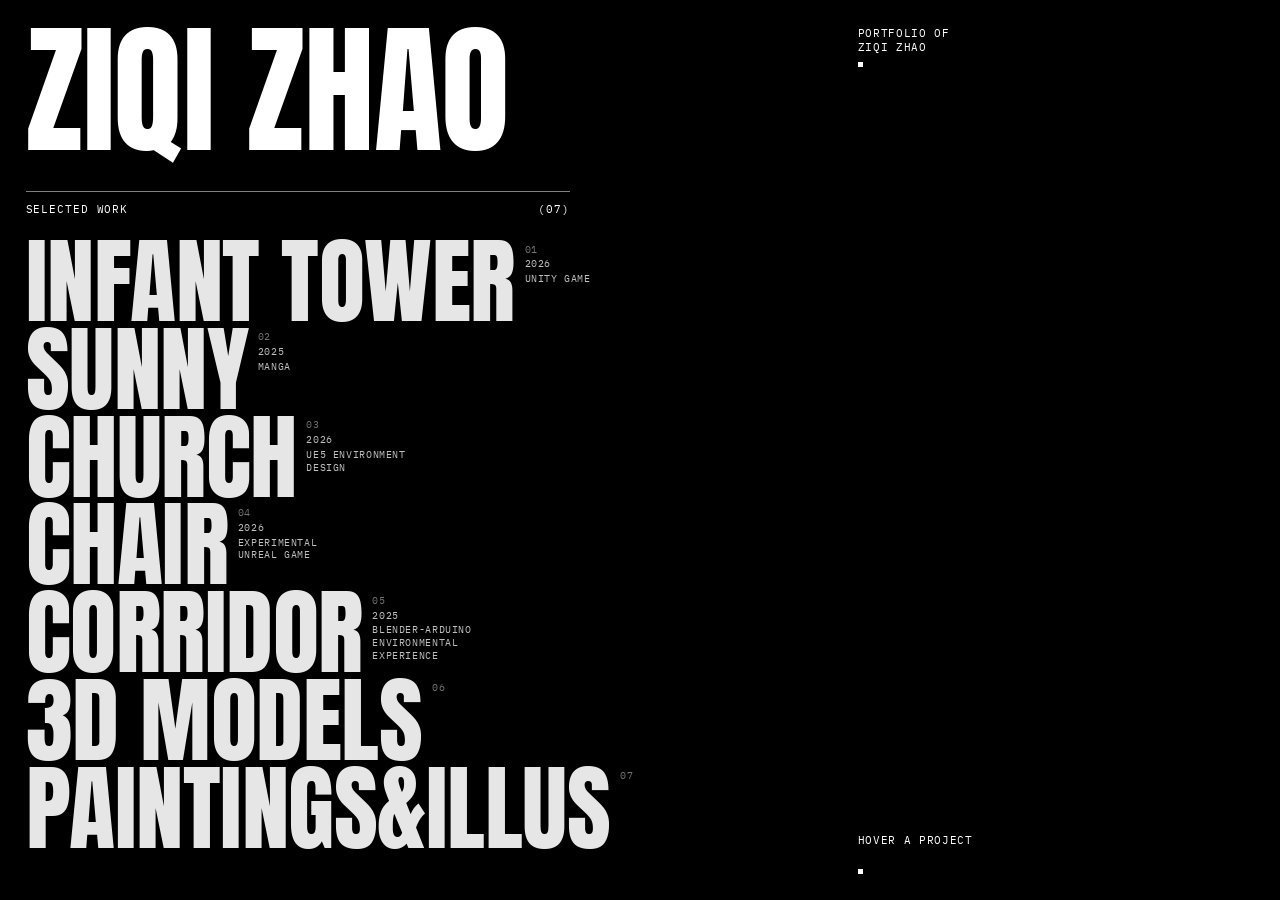
==== index.html @ d3fa3a08 "Reorder projects: Infant Tower, Sunny, Church, Chair, Corridor, 3D Models, Paintings&Illus Co-Author" ====
<!DOCTYPE html>
<html lang="en">
<head>
  <meta charset="utf-8">
  <meta name="viewport" content="width=device-width, initial-scale=1">
  <title>Ziqi Zhao — Portfolio</title>
  <meta name="description" content="Portfolio of Ziqi Zhao — games, environmental experiences, manga, 3D and painting.">
  <link rel="preload" href="assets/fonts/anton-latin-400-normal.woff2?v=912c3c9f26" as="font" type="font/woff2" crossorigin>
  <link rel="stylesheet" href="assets/css/style.css?v=f19e626de7">
</head>
<body class="home">
  <video class="bg-video" id="bgVideo" autoplay muted loop playsinline preload="auto"></video>
  <div class="bg-shade" aria-hidden="true"></div>
  <nav class="stack" id="stack" aria-label="Projects">
    <h1 class="stack__name" id="name">Ziqi Zhao</h1>
    <div class="stack__divider"><span>Selected work</span><span id="count"></span></div>
    <ol class="stack__list" id="list"></ol>
  </nav>
  <aside class="readout" aria-live="polite">
    <p class="readout__label">Portfolio of<br><span id="readoutName">Ziqi Zhao</span></p>
    <p class="readout__label readout__now" id="readout">Hover a project<br>&nbsp;</p>
  </aside>
  <script src="content/data.js?v=e04e2d3a2c"></script>
  <script src="assets/js/home.js?v=dbcc2dcd2c"></script>
</body>
</html>
---- assets/css/style.css ----
/* ---------- fonts (self-hosted, SIL Open Font License) ---------- */
@font-face { font-family: "Anton"; src: url("../fonts/anton-latin-400-normal.woff2") format("woff2"); font-weight: 400; font-display: swap; }
@font-face { font-family: "IBM Plex Mono"; src: url("../fonts/ibm-plex-mono-latin-400-normal.woff2") format("woff2"); font-weight: 400; font-display: swap; }
@font-face { font-family: "IBM Plex Mono"; src: url("../fonts/ibm-plex-mono-latin-500-normal.woff2") format("woff2"); font-weight: 500; font-display: swap; }

/* ---------- base ---------- */
:root {
  --bg: #000;
  --fg: #fff;
  --dim: rgba(255, 255, 255, 0.32);
  --display: "Anton", "Impact", "Arial Narrow Bold", sans-serif;
  --mono: "IBM Plex Mono", ui-monospace, Menlo, monospace;
  --pad: clamp(14px, 2vw, 28px);
}

* { box-sizing: border-box; margin: 0; padding: 0; }

html, body { background: var(--bg); color: var(--fg); }

body {
  font-family: var(--mono);
  -webkit-font-smoothing: antialiased;
}

a { color: inherit; text-decoration: none; }

/* ---------- home: background video ---------- */
.home { height: 100vh; height: 100dvh; overflow: hidden; }

.bg-video {
  position: fixed;
  inset: 0;
  width: 100%;
  height: 100%;
  object-fit: contain;          /* never stretched or cropped, centered */
  object-position: center;
  background: var(--bg);
  opacity: 0;
  transition: opacity 1.2s ease;
}
.bg-video.is-ready { opacity: 1; }

.bg-shade {                     /* keeps the left text readable over bright frames */
  position: fixed;
  inset: 0;
  pointer-events: none;
  background: linear-gradient(90deg, rgba(0,0,0,.55) 0%, rgba(0,0,0,.15) 45%, rgba(0,0,0,0) 70%);
}

/* ---------- home: left text stack ---------- */
.stack {
  position: fixed;
  top: 0; left: 0; bottom: 0;
  width: min(100%, 64vw);
  overflow-y: auto;
  overscroll-behavior: contain;
  padding: var(--pad) var(--pad) 30vh;
  scrollbar-width: none;
  z-index: 2;
}
.stack::-webkit-scrollbar { display: none; }

.stack__name,
.work__title {
  font-family: var(--display);
  font-weight: 400;             /* Anton is already heavy */
  text-transform: uppercase;
  line-height: 0.92;
  letter-spacing: -0.005em;
}

.stack__name {
  font-size: clamp(64px, 11vw, 190px);
  color: var(--fg);
}

.stack__divider {
  display: flex;
  justify-content: space-between;
  gap: 1em;
  max-width: 34rem;
  margin: clamp(22px, 4vh, 48px) 0 clamp(14px, 2.4vh, 28px);
  padding-top: 10px;
  border-top: 1px solid rgba(255,255,255,.5);
  font-size: 11px;
  letter-spacing: .08em;
  text-transform: uppercase;
}

.stack__list { list-style: none; }

.work {
  display: inline-flex;
  align-items: flex-start;
  gap: .6em;
  padding: .02em 0;
  transform-origin: left center;
  transition: opacity .35s ease, transform .35s cubic-bezier(.2,.7,.2,1);
}

.work__title {
  font-size: clamp(44px, 7.4vw, 128px);
  color: rgba(255,255,255,.9);
  transition: color .35s ease;
}

.work__meta {
  display: flex;
  flex-direction: column;
  gap: 2px;
  margin-top: .55em;
  max-width: 17ch;
  font-size: clamp(9px, .8vw, 11px);
  line-height: 1.25;
  letter-spacing: .06em;
  text-transform: uppercase;
  color: rgba(255,255,255,.75);
}
.work__num { color: rgba(255,255,255,.45); }

/* hover / focus: the active title leans forward, the rest fade back */
.stack__list:hover .work,
.stack__list:focus-within .work { opacity: .3; }

.stack__list .work:hover,
.stack__list .work:focus-visible {
  opacity: 1;
  transform: skewX(-9deg) translateX(.12em);
}
.work:hover .work__title,
.work:focus-visible .work__title { color: var(--fg); }

.work:focus-visible { outline: none; }
.work:focus-visible .work__title { text-decoration: underline; text-decoration-thickness: 3px; text-underline-offset: 6px; }

/* ---------- home: right-hand readout ---------- */
.readout {
  position: fixed;
  top: var(--pad);
  bottom: var(--pad);
  left: 67vw;
  right: var(--pad);
  display: flex;
  flex-direction: column;
  justify-content: space-between;
  pointer-events: none;
  z-index: 2;
}
.readout__label {
  font-size: 11px;
  line-height: 1.3;
  letter-spacing: .06em;
  text-transform: uppercase;
}
.readout__label::after {          /* the small square marker, like a cursor */
  content: "";
  display: block;
  width: 5px; height: 5px;
  margin-top: 8px;
  background: var(--fg);
}

/* ---------- load-in animation ---------- */
.reveal {
  opacity: 0;
  transform: translateY(40%);
  animation: rise .9s cubic-bezier(.2,.7,.2,1) forwards;
  animation-delay: calc(var(--i, 0) * 70ms + 150ms);
}
@keyframes rise { to { opacity: 1; transform: none; } }

/* ---------- small screens ---------- */
@media (max-width: 760px) {
  .stack { width: 100%; padding-bottom: 40vh; }
  .work__meta { font-size: 9px; }
  .readout { display: none; }
  .bg-shade { background: rgba(0,0,0,.35); }
}

@media (prefers-reduced-motion: reduce) {
  .reveal { animation: none; opacity: 1; transform: none; }
  .work { transition: none; }
}

/* ---------- project page ---------- */
.project { min-height: 100vh; padding: var(--pad); }

.project__top {
  display: flex;
  justify-content: space-between;
  align-items: baseline;
  font-size: 11px;
  letter-spacing: .08em;
  text-transform: uppercase;
}
.project__back:hover { text-decoration: underline; }

.project__title {
  font-family: var(--display);
  font-weight: 400;
  text-transform: uppercase;
  line-height: .92;
  font-size: clamp(56px, 12vw, 200px);
  margin: clamp(24px, 6vh, 64px) 0 12px;
}
.project__meta {
  font-size: 12px;
  letter-spacing: .08em;
  text-transform: uppercase;
  padding-top: 10px;
  border-top: 1px solid rgba(255,255,255,.5);
  max-width: 34rem;
}

.project__media {
  display: grid;
  gap: clamp(16px, 3vw, 40px);
  margin: clamp(32px, 8vh, 96px) auto 0;
  max-width: 1400px;
}
.project__media img,
.project__media video {
  display: block;
  width: 100%;
  height: auto;
  max-height: 90vh;
  object-fit: contain;
  background: #0a0a0a;
}

.project__empty {
  margin-top: 12vh;
  font-size: 12px;
  letter-spacing: .08em;
  text-transform: uppercase;
  color: var(--dim);
}

.project__next {
  display: block;
  margin: clamp(48px, 12vh, 140px) 0 clamp(24px, 6vh, 60px);
  font-family: var(--display);
  text-transform: uppercase;
  font-size: clamp(36px, 6vw, 96px);
  line-height: .95;
  transition: transform .35s cubic-bezier(.2,.7,.2,1);
  transform-origin: left center;
}
.project__next small {
  display: block;
  font-family: var(--mono);
  font-size: 11px;
  letter-spacing: .08em;
  margin-bottom: 6px;
}
.project__next:hover { transform: skewX(-9deg); }

/* ---------- project page: header with description ---------- */
.project__head {
  display: grid;
  grid-template-columns: minmax(0, 1fr) auto;
  align-items: end;
  gap: clamp(16px, 4vw, 64px);
}

.project__title.is-local {          /* e.g. 阳阳 — bold serif like a printed title page */
  font-family: "Songti SC", "STSong", "SimSun", "Noto Serif CJK SC", "Noto Serif SC",
               "Source Han Serif SC", "Noto Serif CJK TC", serif;
  font-weight: 900;
  text-transform: none;
  letter-spacing: .02em;
  line-height: 1;
  font-size: clamp(48px, 6vw, 104px);
}

.project__desc {
  margin-top: clamp(20px, 4vh, 40px);
  max-width: 62rem;
  font-family: "Times New Roman", Times, "Liberation Serif", serif;
  font-size: clamp(16px, 1.3vw, 21px);
  line-height: 1.3;
  white-space: pre-line;            /* keep the line breaks from info.json */
}
.project__desc p + p { margin-top: 1.2em; }
.project__desc p:lang(zh) {
  font-family: "Songti SC", "STSong", "SimSun", "Noto Serif CJK SC", "Noto Serif SC",
               "Source Han Serif SC", "Noto Serif CJK TC", serif;
  font-weight: 700;
}

.project__art img {
  display: block;
  max-height: clamp(160px, 26vw, 380px);
  max-width: 34vw;
  margin-bottom: calc(-1 * clamp(8px, 2vw, 28px));   /* dips over the first image, like the reference */
  position: relative;
  z-index: 1;
}

/* ---------- layout: fullwidth (manga, comics) ---------- */
.layout-fullwidth .project__media {
  max-width: none;
  gap: 0;                           /* pages read as one continuous strip */
  margin-top: clamp(20px, 4vh, 40px);
}
.layout-fullwidth .project__media img {
  max-height: none;
  object-fit: fill;
  background: #fff;
}
.layout-fullwidth .project__media video { max-height: none; }

@media (max-width: 760px) {
  .project__head { grid-template-columns: 1fr; }
  .project__art img { max-width: 60vw; margin: 0 0 0 auto; }
  .layout-fullwidth { padding-left: 0; padding-right: 0; }
  .layout-fullwidth .project__top,
  .layout-fullwidth .project__head,
  .layout-fullwidth .project__next { padding-left: var(--pad); padding-right: var(--pad); }
}

/* ---------- title on two lines: English + native (e.g. Paintings&Illus / 画和其他) ---------- */
.project__title.is-both { display: flex; flex-direction: column; gap: .04em; }
.project__title.is-both .title-en {
  font-family: "Times New Roman", Times, "Liberation Serif", serif;
  font-weight: 400;
  letter-spacing: 0;
}

/* ---------- layout: grid (justified rows inside a box) ---------- */
.layout-grid .project__head,
.layout-grid .project__media,
.layout-grid .project__next { max-width: 1240px; margin-left: auto; margin-right: auto; }
.layout-grid .project__head { margin-top: clamp(16px, 4vh, 40px); }
.layout-grid .project__title { margin-top: 0; }
.layout-grid .project__media { display: block; margin-top: clamp(24px, 5vh, 56px); }
.layout-grid .project__next { display: block; }

.grid__row { display: flex; }
.grid__cell {
  flex: none;
  padding: 0;
  border: 0;
  background: #111;
  cursor: zoom-in;
  overflow: hidden;
}
.grid__cell img,
.grid__cell video {
  display: block;
  width: 100%;
  height: 100%;
  max-height: none;
  object-fit: cover;
  background: none;
  transition: transform .5s cubic-bezier(.2,.7,.2,1), filter .5s ease;
}
.grid__cell:hover img,
.grid__cell:hover video { transform: scale(1.025); }
.grid__cell:focus-visible { outline: 2px solid #fff; outline-offset: 2px; }

/* ---------- lightbox ---------- */
.lightbox {
  position: fixed;
  inset: 0;
  z-index: 50;
  display: grid;
  grid-template-columns: 64px 1fr 64px;
  align-items: center;
  background: rgba(0,0,0,.94);
}
.lightbox[hidden] { display: none; }
.lightbox__stage {
  height: 100vh; height: 100dvh;
  display: flex;
  align-items: center;
  justify-content: center;
  padding: 56px 0;
}
.lightbox__stage img,
.lightbox__stage video { max-width: 100%; max-height: 100%; object-fit: contain; }
.lightbox button {
  background: none;
  border: 0;
  color: #fff;
  font: 500 12px/1 var(--mono);
  letter-spacing: .08em;
  text-transform: uppercase;
  cursor: pointer;
}
.lightbox__nav { height: 100%; font-size: 22px; opacity: .6; }
.lightbox__nav:hover { opacity: 1; }
.lightbox__close { position: absolute; top: var(--pad); right: var(--pad); }
.lightbox__count {
  position: absolute; left: var(--pad); top: var(--pad);
  font-size: 12px; letter-spacing: .08em;
}
@media (max-width: 760px) {
  .lightbox { grid-template-columns: 36px 1fr 36px; }
}

/* ---------- layout: film (one big video per project) ---------- */
.layout-film .project__media { max-width: none; gap: clamp(24px, 6vh, 72px); }

.film {
  --ar: 1.7778;
  position: relative;
  width: min(100%, calc((100vh - 2 * var(--pad)) * var(--ar)));
  aspect-ratio: var(--ar);
  margin: 0 auto;
  background: #050505;
  overflow: hidden;
}
.film video {
  display: block;
  width: 100%;
  height: 100%;
  max-height: none;
  object-fit: contain;
  background: #000;
}

.film__play {
  position: absolute;
  inset: 0;
  display: flex;
  align-items: flex-end;
  justify-content: flex-start;
  gap: 16px;
  padding: clamp(16px, 3vw, 40px);
  border: 0;
  color: #fff;
  cursor: pointer;
  background: linear-gradient(0deg, rgba(0,0,0,.55) 0%, rgba(0,0,0,0) 45%);
  transition: opacity .4s ease;
}
.film.is-playing .film__play { opacity: 0; pointer-events: none; }

.film__icon {
  width: clamp(54px, 6vw, 84px);
  aspect-ratio: 1;
  border: 1.5px solid #fff;
  border-radius: 50%;
  position: relative;
  transition: transform .35s cubic-bezier(.2,.7,.2,1), background .35s ease;
}
.film__icon::after {            /* triangle */
  content: "";
  position: absolute;
  left: 54%; top: 50%;
  transform: translate(-50%, -50%);
  border-style: solid;
  border-width: .55em 0 .55em .9em;
  border-color: transparent transparent transparent #fff;
  font-size: clamp(14px, 1.4vw, 20px);
  transition: border-color .35s ease;
}
.film__label {
  display: flex;
  flex-direction: column;
  align-items: flex-start;
  font-family: var(--display);
  font-size: clamp(32px, 4vw, 60px);
  line-height: .9;
  text-transform: uppercase;
}
.film__label small {
  margin-top: 8px;
  font-family: var(--mono);
  font-size: 11px;
  letter-spacing: .08em;
}
.film__play:hover .film__icon,
.film__play:focus-visible .film__icon { transform: scale(1.08); background: #fff; }
.film__play:hover .film__icon::after,
.film__play:focus-visible .film__icon::after { border-left-color: #000; }
.film__play:focus-visible { outline: 2px solid #fff; outline-offset: -6px; }

@media (max-width: 760px) {
  .layout-film { padding-left: 0; padding-right: 0; }
  .layout-film .project__top,
  .layout-film .project__head,
  .layout-film .project__next { padding-left: var(--pad); padding-right: var(--pad); }
  .film__label { font-size: 30px; }
}
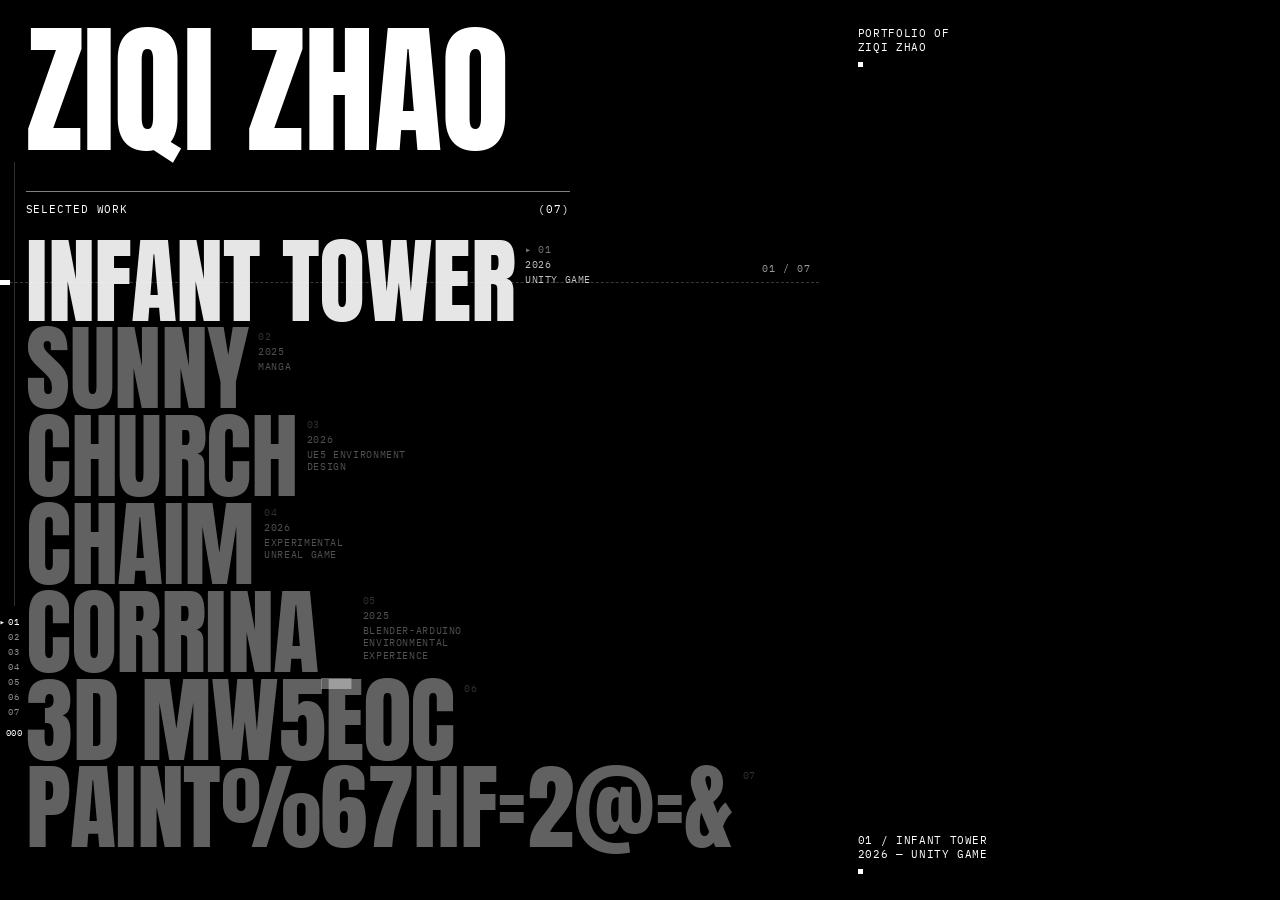
==== commit ac5a59d6: "Home: tech-style motion for the project list - Decode effect: name and project titles resolve from r" ====
--- a/index.html
+++ b/index.html
@@ -5,12 +5,19 @@
   <meta name="viewport" content="width=device-width, initial-scale=1">
   <title>Ziqi Zhao — Portfolio</title>
   <meta name="description" content="Portfolio of Ziqi Zhao — games, environmental experiences, manga, 3D and painting.">
-  <link rel="preload" href="assets/fonts/anton-latin-400-normal.woff2?v=912c3c9f26" as="font" type="font/woff2" crossorigin>
-  <link rel="stylesheet" href="assets/css/style.css?v=f19e626de7">
+  <link rel="preload" href="assets/fonts/anton-latin-400-normal.woff2" as="font" type="font/woff2" crossorigin>
+  <link rel="stylesheet" href="assets/css/style.css?v=125b1f849f">
 </head>
 <body class="home">
   <video class="bg-video" id="bgVideo" autoplay muted loop playsinline preload="auto"></video>
   <div class="bg-shade" aria-hidden="true"></div>
+  <div class="scanlines" aria-hidden="true"></div>
+  <div class="focusline" id="focusline" aria-hidden="true"><span id="focuslabel">01 / 07</span></div>
+  <div class="rail" id="rail" aria-hidden="true">
+    <span class="rail__track"><span class="rail__fill" id="railFill"></span></span>
+    <ol class="rail__ticks" id="railTicks"></ol>
+    <span class="rail__pct" id="railPct">000</span>
+  </div>
   <nav class="stack" id="stack" aria-label="Projects">
     <h1 class="stack__name" id="name">Ziqi Zhao</h1>
     <div class="stack__divider"><span>Selected work</span><span id="count"></span></div>
@@ -21,6 +28,6 @@
     <p class="readout__label readout__now" id="readout">Hover a project<br>&nbsp;</p>
   </aside>
   <script src="content/data.js?v=e04e2d3a2c"></script>
-  <script src="assets/js/home.js?v=dbcc2dcd2c"></script>
+  <script src="assets/js/home.js?v=d6aa68dc01"></script>
 </body>
 </html>
--- a/assets/css/style.css
+++ b/assets/css/style.css
@@ -483,3 +483,87 @@
   .layout-film .project__next { padding-left: var(--pad); padding-right: var(--pad); }
   .film__label { font-size: 30px; }
 }
+
+/* ==========================================================
+   Home — tech motion: scanlines, focus line, progress rail,
+   decode text (JS), glitch on hover, velocity skew
+   ========================================================== */
+.scanlines {
+  position: fixed; inset: 0; z-index: 1; pointer-events: none;
+  background: repeating-linear-gradient(0deg, rgba(0,0,0,.28) 0 1px, transparent 1px 3px);
+  mix-blend-mode: multiply; opacity: .55;
+}
+.scanlines::after {                         /* slow sweep band */
+  content: ""; position: absolute; left: 0; right: 0; height: 22vh; top: -22vh;
+  background: linear-gradient(180deg, transparent, rgba(255,255,255,.05), transparent);
+  animation: sweep 7s linear infinite;
+}
+@keyframes sweep { to { transform: translateY(144vh); } }
+
+.stack { padding-bottom: 70vh; }            /* lets the last project reach the focus line */
+
+.focusline {
+  position: fixed; left: 0; width: min(100%, 64vw); top: 40vh; height: 0; z-index: 1; pointer-events: none;
+  border-top: 1px dashed rgba(255,255,255,.22);
+}
+.focusline span {
+  position: absolute; right: 8px; top: -8px; transform: translateY(-100%);
+  font-family: var(--mono); font-size: 10px; letter-spacing: .1em; color: rgba(255,255,255,.6);
+}
+.focusline::before {                         /* small marker at the left end */
+  content: ""; position: absolute; left: 0; top: -3px; width: 10px; height: 5px; background: #fff;
+}
+
+.rail {
+  position: fixed; left: 4px; top: 18vh; bottom: 18vh; width: 20px; z-index: 3;
+  display: flex; flex-direction: column; align-items: center; gap: 10px; pointer-events: none;
+  font-family: var(--mono); font-size: 9px; letter-spacing: .06em; color: rgba(255,255,255,.55);
+}
+.rail__track { position: relative; width: 1px; flex: 1; background: rgba(255,255,255,.18); }
+.rail__fill { position: absolute; inset: 0; background: #fff; transform-origin: top; transform: scaleY(0); transition: transform .12s linear; }
+.rail__ticks { list-style: none; display: grid; gap: 4px; pointer-events: auto; }
+.rail__ticks li { cursor: pointer; text-align: center; transition: color .2s; }
+.rail__ticks li.is-on { color: #fff; }
+.rail__ticks li.is-on::before { content: "▸"; position: absolute; margin-left: -9px; }
+.rail__pct { color: #fff; }
+
+/* scroll-driven focus: the project on the focus line is lit, others step back */
+.stack__list li { transform: skewY(var(--skew, 0deg)); transform-origin: left center; will-change: transform; }
+.stack.has-focus .work { opacity: .42; }
+.stack.has-focus .work.is-focus { opacity: 1; }
+.work.is-focus .work__num::before { content: "▸ "; }
+.stack__list:hover .work { opacity: .3; }       /* hover still wins */
+.stack__list .work:hover { opacity: 1; }
+
+/* glitch on hover: two offset colour copies slice through the title once */
+.work__title { position: relative; }
+.work__title::before, .work__title::after {
+  content: attr(data-text); position: absolute; inset: 0; opacity: 0; pointer-events: none;
+}
+.work.is-glitch .work__title::before { color: #ff2b55; animation: glitchA .42s steps(2, end); }
+.work.is-glitch .work__title::after  { color: #22e6ff; animation: glitchB .42s steps(2, end); }
+@keyframes glitchA {
+  0%   { opacity: .9; clip-path: inset(10% 0 62% 0); transform: translate(-6px, 0); }
+  25%  { opacity: .9; clip-path: inset(58% 0 12% 0); transform: translate(5px, 0); }
+  50%  { opacity: .9; clip-path: inset(30% 0 40% 0); transform: translate(-3px, 0); }
+  75%  { opacity: .9; clip-path: inset(80% 0 4% 0);  transform: translate(4px, 0); }
+  100% { opacity: 0; }
+}
+@keyframes glitchB {
+  0%   { opacity: .9; clip-path: inset(66% 0 8% 0);  transform: translate(6px, 0); }
+  25%  { opacity: .9; clip-path: inset(6% 0 70% 0);  transform: translate(-5px, 0); }
+  50%  { opacity: .9; clip-path: inset(44% 0 30% 0); transform: translate(3px, 0); }
+  75%  { opacity: .9; clip-path: inset(18% 0 60% 0); transform: translate(-4px, 0); }
+  100% { opacity: 0; }
+}
+.work.is-glitch .work__title { animation: jitter .42s steps(3, end); }
+@keyframes jitter { 33% { transform: translateX(2px); } 66% { transform: translateX(-2px); } 100% { transform: none; } }
+
+@media (max-width: 760px) {
+  .focusline { width: 100%; }
+  .rail { display: none; }
+}
+@media (prefers-reduced-motion: reduce) {
+  .scanlines::after { animation: none; }
+  .stack__list li { transform: none; }
+}
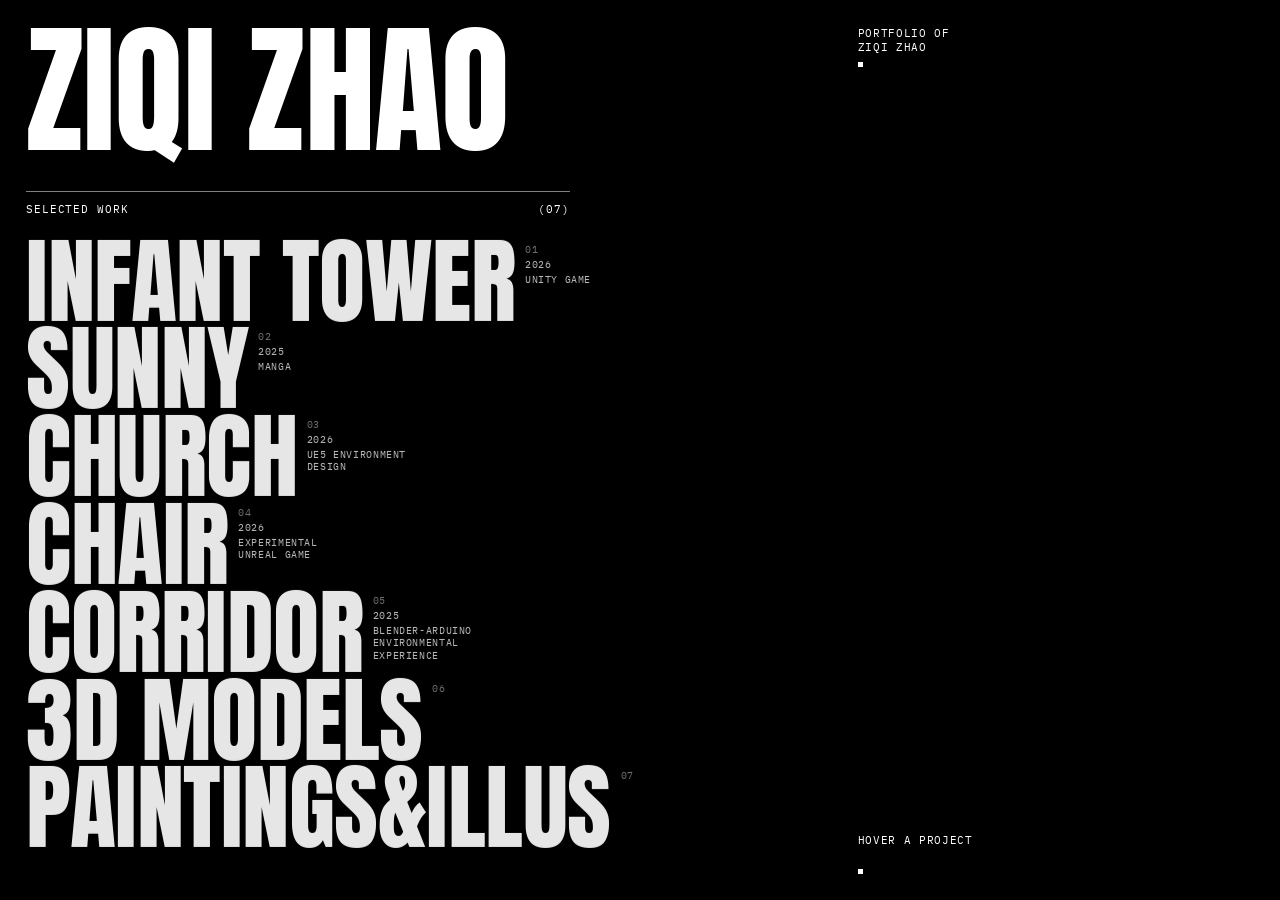
==== commit 34d6813e: "Home: scroll motion only — remove the visual effects Reverted the decode text, glitch, scanlines, fo" ====
--- a/index.html
+++ b/index.html
@@ -5,19 +5,12 @@
   <meta name="viewport" content="width=device-width, initial-scale=1">
   <title>Ziqi Zhao — Portfolio</title>
   <meta name="description" content="Portfolio of Ziqi Zhao — games, environmental experiences, manga, 3D and painting.">
-  <link rel="preload" href="assets/fonts/anton-latin-400-normal.woff2" as="font" type="font/woff2" crossorigin>
-  <link rel="stylesheet" href="assets/css/style.css?v=125b1f849f">
+  <link rel="preload" href="assets/fonts/anton-latin-400-normal.woff2?v=912c3c9f26" as="font" type="font/woff2" crossorigin>
+  <link rel="stylesheet" href="assets/css/style.css?v=4f14771b7f">
 </head>
 <body class="home">
   <video class="bg-video" id="bgVideo" autoplay muted loop playsinline preload="auto"></video>
   <div class="bg-shade" aria-hidden="true"></div>
-  <div class="scanlines" aria-hidden="true"></div>
-  <div class="focusline" id="focusline" aria-hidden="true"><span id="focuslabel">01 / 07</span></div>
-  <div class="rail" id="rail" aria-hidden="true">
-    <span class="rail__track"><span class="rail__fill" id="railFill"></span></span>
-    <ol class="rail__ticks" id="railTicks"></ol>
-    <span class="rail__pct" id="railPct">000</span>
-  </div>
   <nav class="stack" id="stack" aria-label="Projects">
     <h1 class="stack__name" id="name">Ziqi Zhao</h1>
     <div class="stack__divider"><span>Selected work</span><span id="count"></span></div>
@@ -28,6 +21,6 @@
     <p class="readout__label readout__now" id="readout">Hover a project<br>&nbsp;</p>
   </aside>
   <script src="content/data.js?v=e04e2d3a2c"></script>
-  <script src="assets/js/home.js?v=d6aa68dc01"></script>
+  <script src="assets/js/home.js?v=6c6458aad1"></script>
 </body>
 </html>
--- a/assets/css/style.css
+++ b/assets/css/style.css
@@ -88,6 +88,7 @@
 }
 
 .stack__list { list-style: none; }
+.stack__list > li, .stack__name, .stack__divider { transform-origin: left center; will-change: transform; }
 
 .work {
   display: inline-flex;
@@ -483,87 +484,3 @@
   .layout-film .project__next { padding-left: var(--pad); padding-right: var(--pad); }
   .film__label { font-size: 30px; }
 }
-
-/* ==========================================================
-   Home — tech motion: scanlines, focus line, progress rail,
-   decode text (JS), glitch on hover, velocity skew
-   ========================================================== */
-.scanlines {
-  position: fixed; inset: 0; z-index: 1; pointer-events: none;
-  background: repeating-linear-gradient(0deg, rgba(0,0,0,.28) 0 1px, transparent 1px 3px);
-  mix-blend-mode: multiply; opacity: .55;
-}
-.scanlines::after {                         /* slow sweep band */
-  content: ""; position: absolute; left: 0; right: 0; height: 22vh; top: -22vh;
-  background: linear-gradient(180deg, transparent, rgba(255,255,255,.05), transparent);
-  animation: sweep 7s linear infinite;
-}
-@keyframes sweep { to { transform: translateY(144vh); } }
-
-.stack { padding-bottom: 70vh; }            /* lets the last project reach the focus line */
-
-.focusline {
-  position: fixed; left: 0; width: min(100%, 64vw); top: 40vh; height: 0; z-index: 1; pointer-events: none;
-  border-top: 1px dashed rgba(255,255,255,.22);
-}
-.focusline span {
-  position: absolute; right: 8px; top: -8px; transform: translateY(-100%);
-  font-family: var(--mono); font-size: 10px; letter-spacing: .1em; color: rgba(255,255,255,.6);
-}
-.focusline::before {                         /* small marker at the left end */
-  content: ""; position: absolute; left: 0; top: -3px; width: 10px; height: 5px; background: #fff;
-}
-
-.rail {
-  position: fixed; left: 4px; top: 18vh; bottom: 18vh; width: 20px; z-index: 3;
-  display: flex; flex-direction: column; align-items: center; gap: 10px; pointer-events: none;
-  font-family: var(--mono); font-size: 9px; letter-spacing: .06em; color: rgba(255,255,255,.55);
-}
-.rail__track { position: relative; width: 1px; flex: 1; background: rgba(255,255,255,.18); }
-.rail__fill { position: absolute; inset: 0; background: #fff; transform-origin: top; transform: scaleY(0); transition: transform .12s linear; }
-.rail__ticks { list-style: none; display: grid; gap: 4px; pointer-events: auto; }
-.rail__ticks li { cursor: pointer; text-align: center; transition: color .2s; }
-.rail__ticks li.is-on { color: #fff; }
-.rail__ticks li.is-on::before { content: "▸"; position: absolute; margin-left: -9px; }
-.rail__pct { color: #fff; }
-
-/* scroll-driven focus: the project on the focus line is lit, others step back */
-.stack__list li { transform: skewY(var(--skew, 0deg)); transform-origin: left center; will-change: transform; }
-.stack.has-focus .work { opacity: .42; }
-.stack.has-focus .work.is-focus { opacity: 1; }
-.work.is-focus .work__num::before { content: "▸ "; }
-.stack__list:hover .work { opacity: .3; }       /* hover still wins */
-.stack__list .work:hover { opacity: 1; }
-
-/* glitch on hover: two offset colour copies slice through the title once */
-.work__title { position: relative; }
-.work__title::before, .work__title::after {
-  content: attr(data-text); position: absolute; inset: 0; opacity: 0; pointer-events: none;
-}
-.work.is-glitch .work__title::before { color: #ff2b55; animation: glitchA .42s steps(2, end); }
-.work.is-glitch .work__title::after  { color: #22e6ff; animation: glitchB .42s steps(2, end); }
-@keyframes glitchA {
-  0%   { opacity: .9; clip-path: inset(10% 0 62% 0); transform: translate(-6px, 0); }
-  25%  { opacity: .9; clip-path: inset(58% 0 12% 0); transform: translate(5px, 0); }
-  50%  { opacity: .9; clip-path: inset(30% 0 40% 0); transform: translate(-3px, 0); }
-  75%  { opacity: .9; clip-path: inset(80% 0 4% 0);  transform: translate(4px, 0); }
-  100% { opacity: 0; }
-}
-@keyframes glitchB {
-  0%   { opacity: .9; clip-path: inset(66% 0 8% 0);  transform: translate(6px, 0); }
-  25%  { opacity: .9; clip-path: inset(6% 0 70% 0);  transform: translate(-5px, 0); }
-  50%  { opacity: .9; clip-path: inset(44% 0 30% 0); transform: translate(3px, 0); }
-  75%  { opacity: .9; clip-path: inset(18% 0 60% 0); transform: translate(-4px, 0); }
-  100% { opacity: 0; }
-}
-.work.is-glitch .work__title { animation: jitter .42s steps(3, end); }
-@keyframes jitter { 33% { transform: translateX(2px); } 66% { transform: translateX(-2px); } 100% { transform: none; } }
-
-@media (max-width: 760px) {
-  .focusline { width: 100%; }
-  .rail { display: none; }
-}
-@media (prefers-reduced-motion: reduce) {
-  .scanlines::after { animation: none; }
-  .stack__list li { transform: none; }
-}
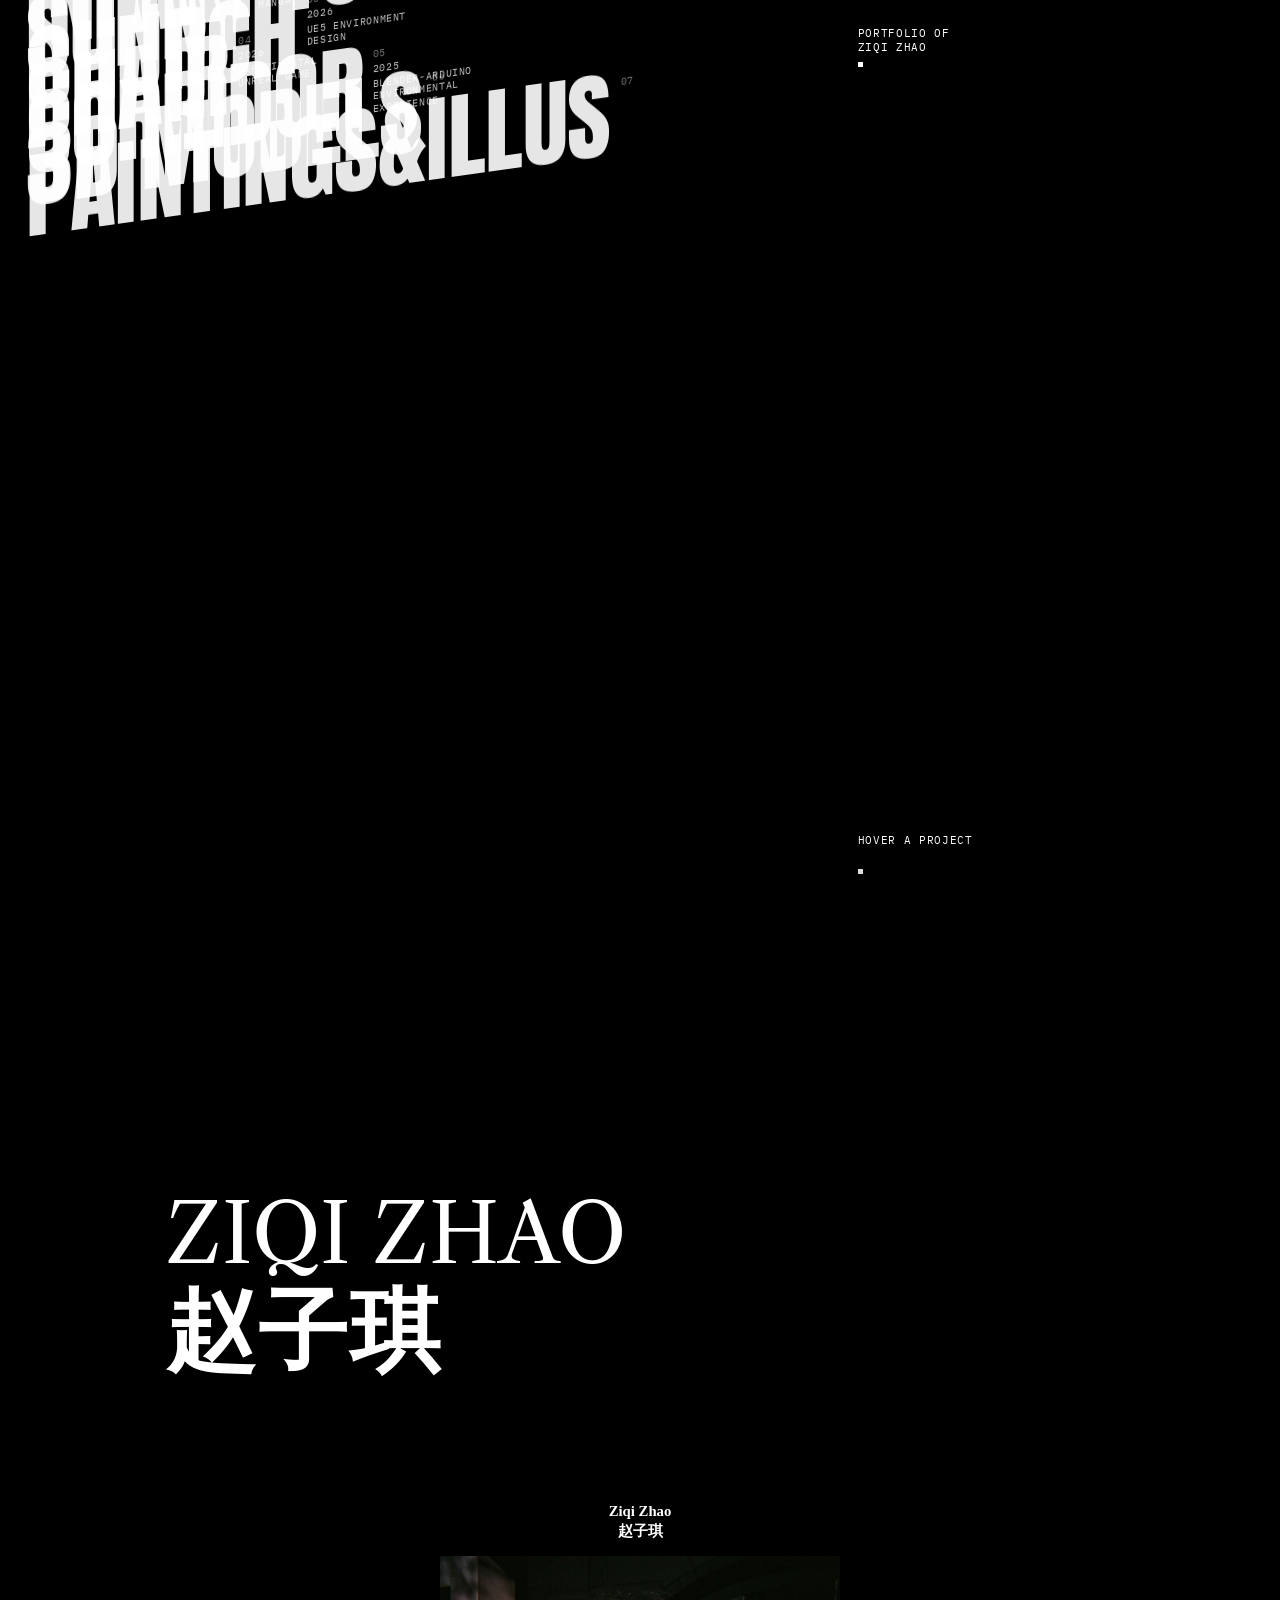
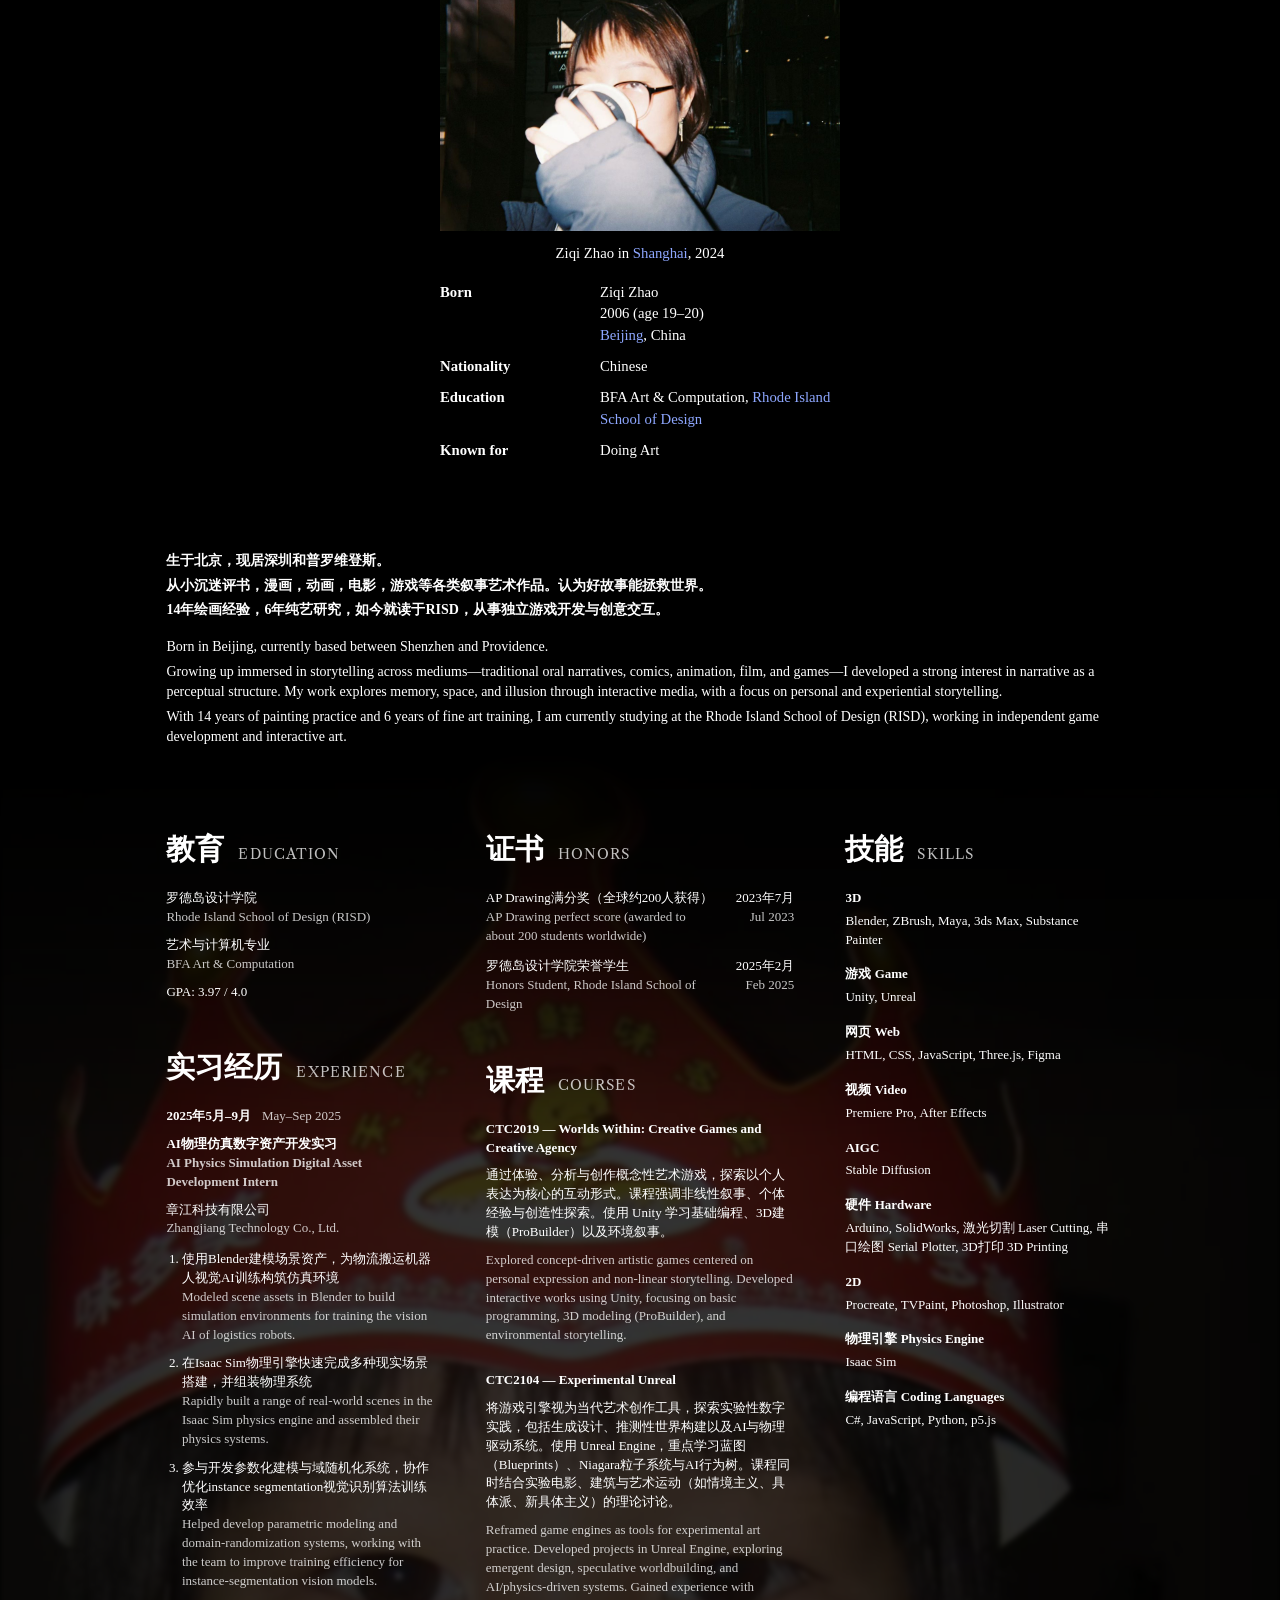
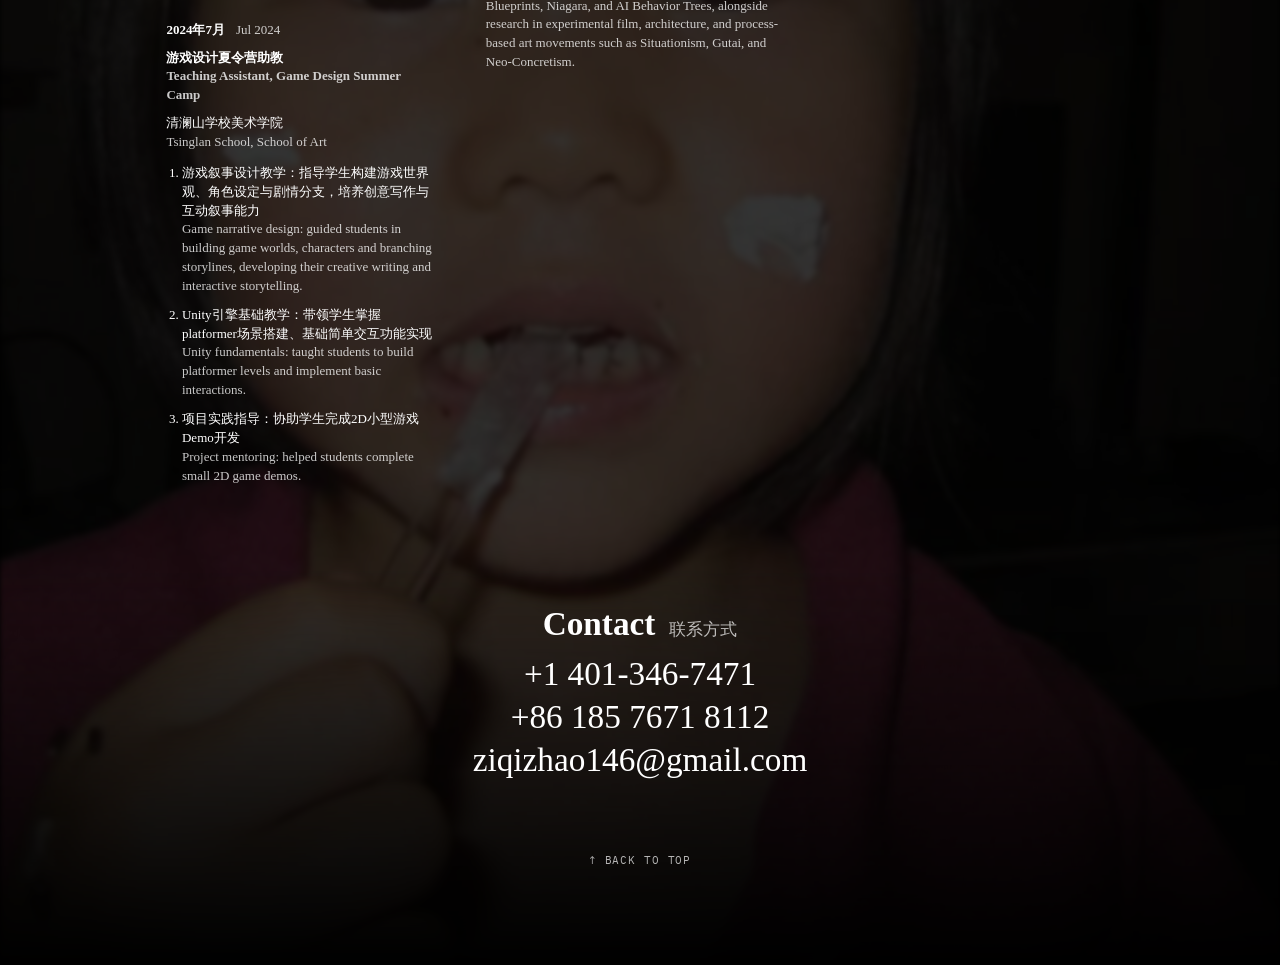
==== commit ba428416: "Home: About / CV section below the project list (from AboutMe.pdf) - Scroll past the projects into t" ====
--- a/index.html
+++ b/index.html
@@ -6,9 +6,11 @@
   <title>Ziqi Zhao — Portfolio</title>
   <meta name="description" content="Portfolio of Ziqi Zhao — games, environmental experiences, manga, 3D and painting.">
   <link rel="preload" href="assets/fonts/anton-latin-400-normal.woff2?v=912c3c9f26" as="font" type="font/woff2" crossorigin>
-  <link rel="stylesheet" href="assets/css/style.css?v=4f14771b7f">
+  <link rel="preload" href="assets/fonts/libre-caslon-text-latin-400-normal.woff2" as="font" type="font/woff2" crossorigin>
+  <link rel="stylesheet" href="assets/css/style.css?v=76b13675a1">
+  <link rel="stylesheet" href="assets/css/about.css?v=0121c58680">
 </head>
-<body class="home">
+<body class="home" id="top">
   <video class="bg-video" id="bgVideo" autoplay muted loop playsinline preload="auto"></video>
   <div class="bg-shade" aria-hidden="true"></div>
   <nav class="stack" id="stack" aria-label="Projects">
@@ -16,11 +18,133 @@
     <div class="stack__divider"><span>Selected work</span><span id="count"></span></div>
     <ol class="stack__list" id="list"></ol>
   </nav>
+
+  <!-- ============ About / CV (scroll down from the project list) ============ -->
+  <section class="cv" id="about" aria-labelledby="cvName">
+    <header class="cv__head">
+      <h2 id="cvName"><span class="cv__en">Ziqi Zhao</span><span class="cv__zh" lang="zh">赵子琪</span></h2>
+    </header>
+
+    <aside class="cv__box" aria-label="Profile">
+      <p class="cv__boxname">Ziqi Zhao<br><span lang="zh">赵子琪</span></p>
+      <figure>
+        <img src="content/about/portrait.jpg?v=df8f475150" width="1200" height="824" alt="Ziqi Zhao drinking from a cup at night" loading="lazy">
+        <figcaption>Ziqi Zhao in <a href="https://en.wikipedia.org/wiki/Shanghai" target="_blank" rel="noopener">Shanghai</a>, 2024</figcaption>
+      </figure>
+      <dl>
+        <dt>Born</dt><dd>Ziqi Zhao<br>2006 (age 19–20)<br><a href="https://en.wikipedia.org/wiki/Beijing" target="_blank" rel="noopener">Beijing</a>, China</dd>
+        <dt>Nationality</dt><dd>Chinese</dd>
+        <dt>Education</dt><dd>BFA Art &amp; Computation, <a href="https://www.risd.edu" target="_blank" rel="noopener">Rhode Island School of Design</a></dd>
+        <dt>Known for</dt><dd>Doing Art</dd>
+      </dl>
+    </aside>
+
+    <div class="cv__lower">
+      <div class="cv__bio">
+        <div lang="zh">
+          <p>生于北京，现居深圳和普罗维登斯。</p>
+          <p>从小沉迷评书，漫画，动画，电影，游戏等各类叙事艺术作品。认为好故事能拯救世界。</p>
+          <p>14年绘画经验，6年纯艺研究，如今就读于RISD，从事独立游戏开发与创意交互。</p>
+        </div>
+        <div>
+          <p>Born in Beijing, currently based between Shenzhen and Providence.</p>
+          <p>Growing up immersed in storytelling across mediums—traditional oral narratives, comics, animation, film, and games—I developed a strong interest in narrative as a perceptual structure. My work explores memory, space, and illusion through interactive media, with a focus on personal and experiential storytelling.</p>
+          <p>With 14 years of painting practice and 6 years of fine art training, I am currently studying at the Rhode Island School of Design (RISD), working in independent game development and interactive art.</p>
+        </div>
+      </div>
+
+      <div class="cv__cols">
+        <div class="cv__col">
+          <section>
+            <h3><span lang="zh">教育</span><small>Education</small></h3>
+            <p><span lang="zh">罗德岛设计学院</span><br><span class="en">Rhode Island School of Design (RISD)</span></p>
+            <p><span lang="zh">艺术与计算机专业</span><br><span class="en">BFA Art &amp; Computation</span></p>
+            <p>GPA: 3.97 / 4.0</p>
+          </section>
+
+          <section>
+            <h3><span lang="zh">实习经历</span><small>Experience</small></h3>
+            <article class="cv__job">
+              <p class="cv__when">2025年5月–9月 <span class="en">May–Sep 2025</span></p>
+              <p><b lang="zh">AI物理仿真数字资产开发实习</b><br><span class="en"><b>AI Physics Simulation Digital Asset Development Intern</b></span></p>
+              <p><span lang="zh">章江科技有限公司</span><br><span class="en">Zhangjiang Technology Co., Ltd.</span></p>
+              <ol>
+                <li><span lang="zh">使用Blender建模场景资产，为物流搬运机器人视觉AI训练构筑仿真环境</span><span class="en">Modeled scene assets in Blender to build simulation environments for training the vision AI of logistics robots.</span></li>
+                <li><span lang="zh">在Isaac Sim物理引擎快速完成多种现实场景搭建，并组装物理系统</span><span class="en">Rapidly built a range of real-world scenes in the Isaac Sim physics engine and assembled their physics systems.</span></li>
+                <li><span lang="zh">参与开发参数化建模与域随机化系统，协作优化instance segmentation视觉识别算法训练效率</span><span class="en">Helped develop parametric modeling and domain-randomization systems, working with the team to improve training efficiency for instance-segmentation vision models.</span></li>
+              </ol>
+            </article>
+            <article class="cv__job">
+              <p class="cv__when">2024年7月 <span class="en">Jul 2024</span></p>
+              <p><b lang="zh">游戏设计夏令营助教</b><br><span class="en"><b>Teaching Assistant, Game Design Summer Camp</b></span></p>
+              <p><span lang="zh">清澜山学校美术学院</span><br><span class="en">Tsinglan School, School of Art</span></p>
+              <ol>
+                <li><span lang="zh">游戏叙事设计教学：指导学生构建游戏世界观、角色设定与剧情分支，培养创意写作与互动叙事能力</span><span class="en">Game narrative design: guided students in building game worlds, characters and branching storylines, developing their creative writing and interactive storytelling.</span></li>
+                <li><span lang="zh">Unity引擎基础教学：带领学生掌握platformer场景搭建、基础简单交互功能实现</span><span class="en">Unity fundamentals: taught students to build platformer levels and implement basic interactions.</span></li>
+                <li><span lang="zh">项目实践指导：协助学生完成2D小型游戏Demo开发</span><span class="en">Project mentoring: helped students complete small 2D game demos.</span></li>
+              </ol>
+            </article>
+          </section>
+        </div>
+
+        <div class="cv__col">
+          <section>
+            <h3><span lang="zh">证书</span><small>Honors</small></h3>
+            <dl class="cv__honors">
+              <dt><span lang="zh">AP Drawing满分奖（全球约200人获得）</span><span class="en">AP Drawing perfect score (awarded to about 200 students worldwide)</span></dt>
+              <dd>2023年7月<span class="en">Jul 2023</span></dd>
+              <dt><span lang="zh">罗德岛设计学院荣誉学生</span><span class="en">Honors Student, Rhode Island School of Design</span></dt>
+              <dd>2025年2月<span class="en">Feb 2025</span></dd>
+            </dl>
+          </section>
+
+          <section>
+            <h3><span lang="zh">课程</span><small>Courses</small></h3>
+            <article class="cv__course">
+              <p><b>CTC2019 — Worlds Within: Creative Games and Creative Agency</b></p>
+              <p lang="zh">通过体验、分析与创作概念性艺术游戏，探索以个人表达为核心的互动形式。课程强调非线性叙事、个体经验与创造性探索。使用 Unity 学习基础编程、3D建模（ProBuilder）以及环境叙事。</p>
+              <p class="en">Explored concept-driven artistic games centered on personal expression and non-linear storytelling. Developed interactive works using Unity, focusing on basic programming, 3D modeling (ProBuilder), and environmental storytelling.</p>
+            </article>
+            <article class="cv__course">
+              <p><b>CTC2104 — Experimental Unreal</b></p>
+              <p lang="zh">将游戏引擎视为当代艺术创作工具，探索实验性数字实践，包括生成设计、推测性世界构建以及AI与物理驱动系统。使用 Unreal Engine，重点学习蓝图（Blueprints）、Niagara粒子系统与AI行为树。课程同时结合实验电影、建筑与艺术运动（如情境主义、具体派、新具体主义）的理论讨论。</p>
+              <p class="en">Reframed game engines as tools for experimental art practice. Developed projects in Unreal Engine, exploring emergent design, speculative worldbuilding, and AI/physics-driven systems. Gained experience with Blueprints, Niagara, and AI Behavior Trees, alongside research in experimental film, architecture, and process-based art movements such as Situationism, Gutai, and Neo-Concretism.</p>
+            </article>
+          </section>
+        </div>
+
+        <div class="cv__col">
+          <section>
+            <h3><span lang="zh">技能</span><small>Skills</small></h3>
+            <dl class="cv__skills">
+              <dt>3D</dt><dd>Blender, ZBrush, Maya, 3ds Max, Substance Painter</dd>
+              <dt><span lang="zh">游戏</span> Game</dt><dd>Unity, Unreal</dd>
+              <dt><span lang="zh">网页</span> Web</dt><dd>HTML, CSS, JavaScript, Three.js, Figma</dd>
+              <dt><span lang="zh">视频</span> Video</dt><dd>Premiere Pro, After Effects</dd>
+              <dt>AIGC</dt><dd>Stable Diffusion</dd>
+              <dt><span lang="zh">硬件</span> Hardware</dt><dd>Arduino, SolidWorks, <span lang="zh">激光切割</span> Laser Cutting, <span lang="zh">串口绘图</span> Serial Plotter, <span lang="zh">3D打印</span> 3D Printing</dd>
+              <dt>2D</dt><dd>Procreate, TVPaint, Photoshop, Illustrator</dd>
+              <dt><span lang="zh">物理引擎</span> Physics Engine</dt><dd>Isaac Sim</dd>
+              <dt><span lang="zh">编程语言</span> Coding Languages</dt><dd>C#, JavaScript, Python, p5.js</dd>
+            </dl>
+          </section>
+        </div>
+      </div>
+
+      <footer class="cv__contact" id="contact">
+        <h3>Contact <span lang="zh">联系方式</span></h3>
+        <p><a href="tel:+14013467471">+1 401-346-7471</a></p>
+        <p><a href="tel:+8618576718112">+86 185 7671 8112</a></p>
+        <p><a href="mailto:ziqizhao146@gmail.com">ziqizhao146@gmail.com</a></p>
+        <a class="cv__top" href="#top">↑ Back to top</a>
+      </footer>
+    </div>
+  </section>
   <aside class="readout" aria-live="polite">
     <p class="readout__label">Portfolio of<br><span id="readoutName">Ziqi Zhao</span></p>
     <p class="readout__label readout__now" id="readout">Hover a project<br>&nbsp;</p>
   </aside>
   <script src="content/data.js?v=e04e2d3a2c"></script>
-  <script src="assets/js/home.js?v=6c6458aad1"></script>
+  <script src="assets/js/home.js?v=8482b05790"></script>
 </body>
 </html>
--- a/assets/css/style.css
+++ b/assets/css/style.css
@@ -25,7 +25,7 @@
 a { color: inherit; text-decoration: none; }
 
 /* ---------- home: background video ---------- */
-.home { height: 100vh; height: 100dvh; overflow: hidden; }
+.home { min-height: 100vh; }
 
 .bg-video {
   position: fixed;
@@ -49,16 +49,11 @@
 
 /* ---------- home: left text stack ---------- */
 .stack {
-  position: fixed;
-  top: 0; left: 0; bottom: 0;
+  position: relative;
   width: min(100%, 64vw);
-  overflow-y: auto;
-  overscroll-behavior: contain;
-  padding: var(--pad) var(--pad) 30vh;
-  scrollbar-width: none;
+  padding: var(--pad) var(--pad) 28vh;
   z-index: 2;
 }
-.stack::-webkit-scrollbar { display: none; }
 
 .stack__name,
 .work__title {
@@ -127,6 +122,10 @@
 .stack__list .work:focus-visible {
   opacity: 1;
   transform: skewX(-9deg) translateX(.12em);
+}
+@media (hover: hover) and (pointer: fine) {
+  .js-lean .work { transition: opacity .35s ease; }          /* transform is animated by the mouse */
+  .js-lean .stack__list .work:hover { transform: none; }
 }
 .work:hover .work__title,
 .work:focus-visible .work__title { color: var(--fg); }
--- a/assets/css/about.css
+++ b/assets/css/about.css
@@ -0,0 +1,106 @@
+/* ==========================================================
+   Home — About / CV section (follows AboutMe.pdf)
+   English: Libre Caslon / Times · Chinese: bold Song (same as 阳阳 / 婴儿塔)
+   ========================================================== */
+@font-face { font-family: "Libre Caslon Text"; src: url("../fonts/libre-caslon-text-latin-400-normal.woff2") format("woff2"); font-weight: 400; font-display: swap; }
+@font-face { font-family: "Libre Caslon Text"; src: url("../fonts/libre-caslon-text-latin-700-normal.woff2") format("woff2"); font-weight: 700; font-display: swap; }
+
+.readout { transition: opacity .4s ease; }
+.readout.is-away { opacity: 0; }
+
+.cv {
+  --serif: "Times New Roman", Times, "Liberation Serif", serif;
+  --song: "Songti SC", "STSong", "SimSun", "Noto Serif CJK SC", "Noto Serif SC", "Source Han Serif SC", serif;
+  --blue: #8ea7ff;
+  position: relative; z-index: 3;
+  background: #000;
+  color: #fff;
+  font-family: var(--serif);
+  font-size: clamp(14px, 1.05vw, 18px);
+  line-height: 1.45;
+  padding-top: clamp(60px, 10vh, 130px);
+}
+.cv::before {                        /* soft fade from the video into the CV */
+  content: ""; position: absolute; left: 0; right: 0; bottom: 100%; height: 30vh; pointer-events: none;
+  background: linear-gradient(180deg, rgba(0,0,0,0), #000);
+}
+.cv [lang="zh"] { font-family: var(--song); }
+.cv a { color: inherit; }
+.cv p { max-width: none; }
+
+/* name */
+.cv__head { padding: 0 clamp(20px, 13vw, 250px); }
+.cv__head h2 { display: flex; flex-direction: column; font-weight: 400; line-height: 1; }
+.cv__en { font-family: "Libre Caslon Text", var(--serif); font-weight: 400; text-transform: uppercase; font-size: clamp(44px, 6.4vw, 124px); letter-spacing: .005em; }
+.cv__zh { font-family: var(--song); font-weight: 900; font-size: clamp(48px, 7vw, 134px); margin-top: .12em; letter-spacing: .02em; }
+
+/* Wikipedia-style info box */
+.cv__box {
+  width: min(88vw, 400px);
+  margin: clamp(80px, 14vh, 190px) auto 0;
+  font-size: clamp(14px, 1.15vw, 19px);
+}
+.cv__boxname { text-align: center; font-weight: 700; line-height: 1.35; margin-bottom: 14px; }
+.cv__box figure { margin: 0; }
+.cv__box img { display: block; width: 100%; height: auto; }
+.cv__box figcaption { text-align: center; margin-top: 12px; }
+.cv__box a, .cv__lower .link { color: var(--blue); }
+.cv__box a:hover { text-decoration: underline; }
+.cv__box dl { display: grid; grid-template-columns: 40% 1fr; gap: 10px 0; margin-top: 18px; }
+.cv__box dt { font-weight: 700; }
+
+/* lower half: over the dimmed childhood photo */
+.cv__lower { position: relative; isolation: isolate; margin-top: clamp(70px, 10vh, 120px); padding: 0 clamp(20px, 13vw, 250px) clamp(60px, 10vh, 120px); overflow: hidden; }
+.cv__lower::before {
+  content: ""; position: absolute; z-index: -1;
+  left: 0; right: 0; top: clamp(140px, 22vh, 260px); bottom: 0;
+  background: url("../../content/about/childhood.jpg") center 30% / cover no-repeat;
+  filter: brightness(.2) blur(2.5px);
+  -webkit-mask-image: linear-gradient(180deg, transparent 0, #000 22%, #000 78%, transparent 100%);
+          mask-image: linear-gradient(180deg, transparent 0, #000 22%, #000 78%, transparent 100%);
+}
+
+.cv__bio { display: grid; gap: 1.2em; max-width: 1180px; font-size: clamp(14px, 1.08vw, 18px); }
+.cv__bio [lang="zh"] { font-weight: 700; }
+.cv__bio p + p { margin-top: .3em; }
+
+.cv__cols {
+  display: grid; grid-template-columns: 1fr 1.15fr 1fr; gap: clamp(28px, 4vw, 70px);
+  margin-top: clamp(60px, 9vh, 110px);
+  font-size: clamp(13px, .92vw, 16px);
+}
+.cv__col { display: grid; align-content: start; gap: clamp(36px, 5vh, 56px); }
+.cv h3 { display: flex; align-items: baseline; gap: 14px; margin-bottom: 18px; font-weight: 400; }
+.cv h3 [lang="zh"] { font-size: clamp(28px, 2.3vw, 44px); font-weight: 900; }
+.cv h3 small { font-family: "Libre Caslon Text", var(--serif); font-size: clamp(14px, 1.1vw, 20px); text-transform: uppercase; letter-spacing: .08em; color: rgba(255,255,255,.75); }
+.cv section p + p { margin-top: .7em; }
+.cv .en { color: rgba(255,255,255,.78); }
+
+.cv__job + .cv__job { margin-top: 30px; }
+.cv__when { font-weight: 700; }
+.cv__when .en { font-weight: 400; margin-left: .6em; }
+.cv__job ol { margin: 12px 0 0 1.2em; display: grid; gap: 10px; }
+.cv__job li span { display: block; }
+
+.cv__honors { display: grid; grid-template-columns: 1fr auto; gap: 12px 18px; }
+.cv__honors dt span, .cv__honors dd span { display: block; }
+.cv__honors dd { text-align: right; white-space: nowrap; }
+
+.cv__course + .cv__course { margin-top: 26px; }
+.cv__course p + p { margin-top: .6em; }
+
+.cv__skills { display: grid; gap: 4px; }
+.cv__skills dt { font-weight: 700; margin-top: 12px; }
+.cv__skills dt:first-child { margin-top: 0; }
+
+.cv__contact { text-align: center; margin-top: clamp(80px, 13vh, 160px); font-size: clamp(22px, 2.6vw, 46px); line-height: 1.3; }
+.cv__contact h3 { justify-content: center; font-weight: 700; font-size: 1em; margin-bottom: 6px; }
+.cv__contact h3 [lang="zh"] { font-size: .5em; font-weight: 400; opacity: .7; }
+.cv__contact a:hover { text-decoration: underline; text-underline-offset: 4px; }
+.cv__top { display: inline-block; margin-top: clamp(50px, 8vh, 90px); font-family: var(--mono); font-size: 11px; letter-spacing: .08em; text-transform: uppercase; opacity: .7; }
+.cv__top:hover { opacity: 1; }
+
+@media (max-width: 900px) {
+  .cv__cols { grid-template-columns: 1fr; }
+  .cv__head, .cv__lower { padding-left: var(--pad); padding-right: var(--pad); }
+}
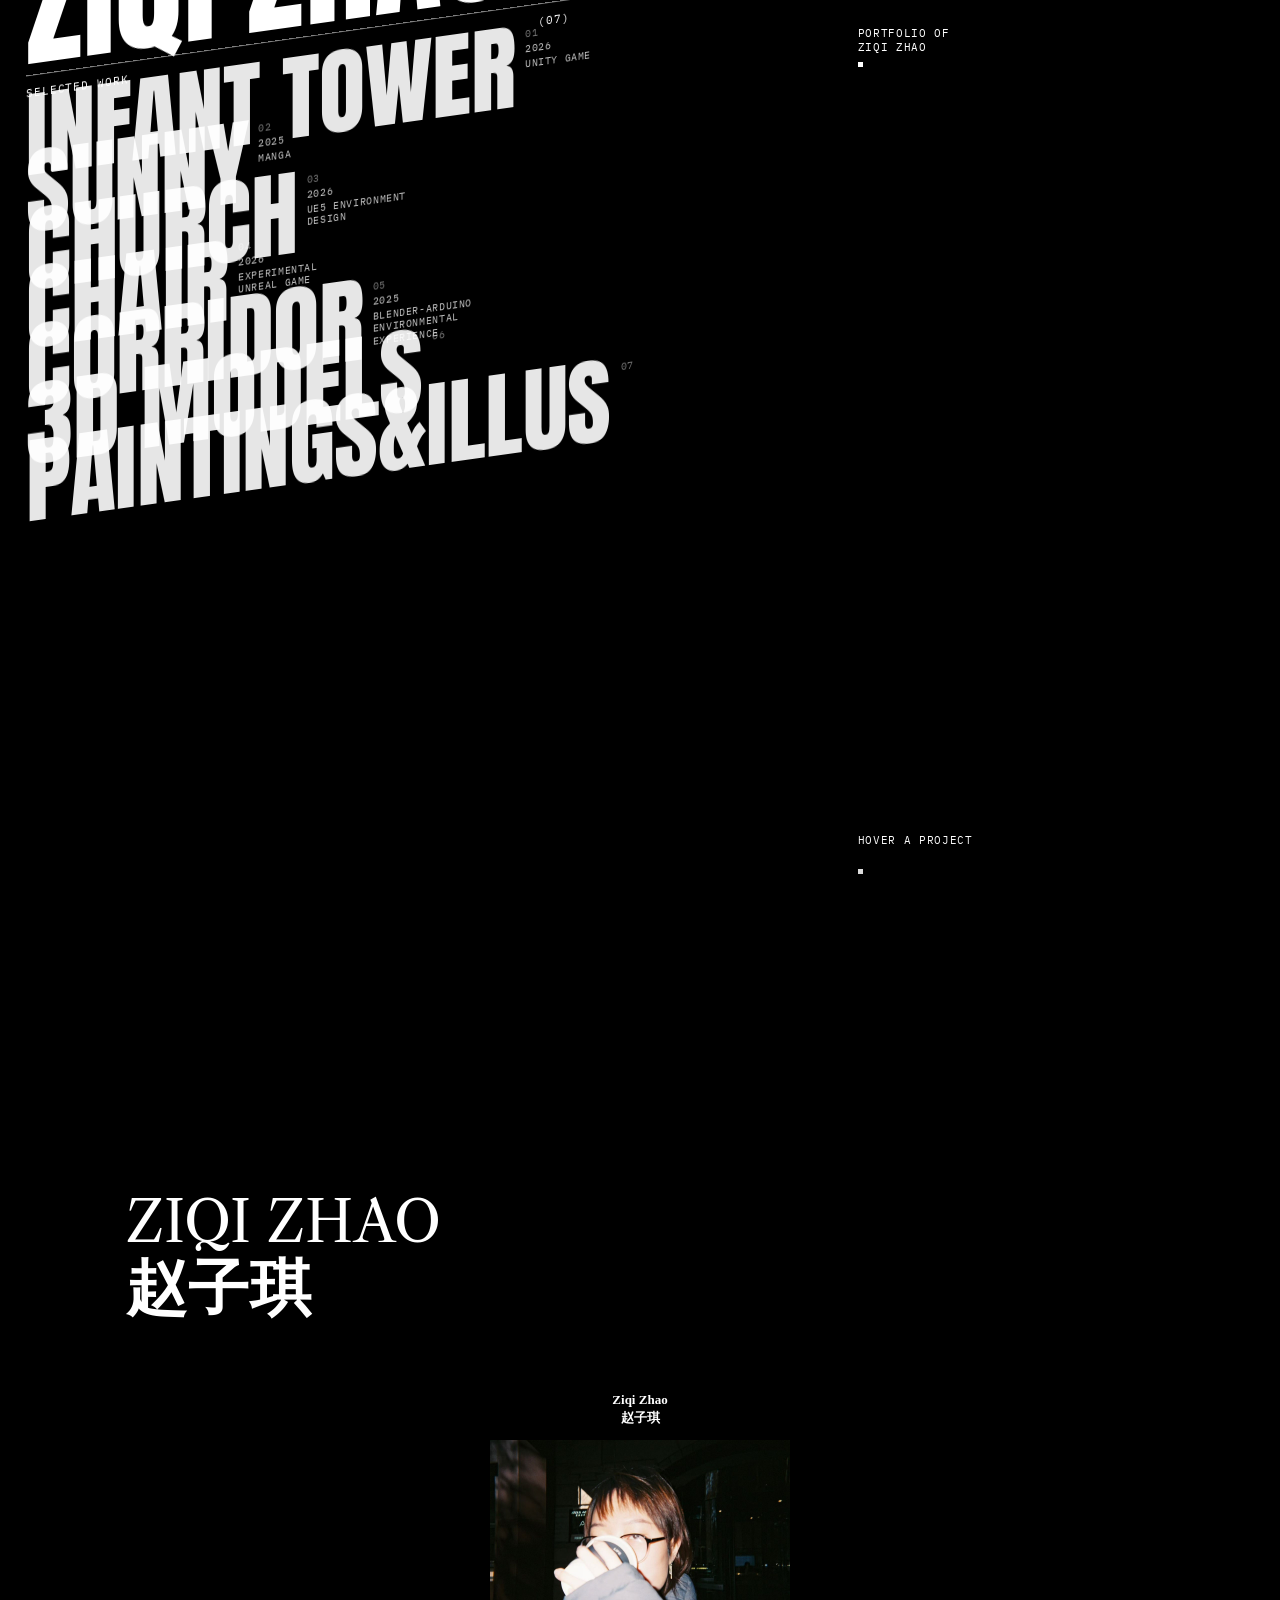
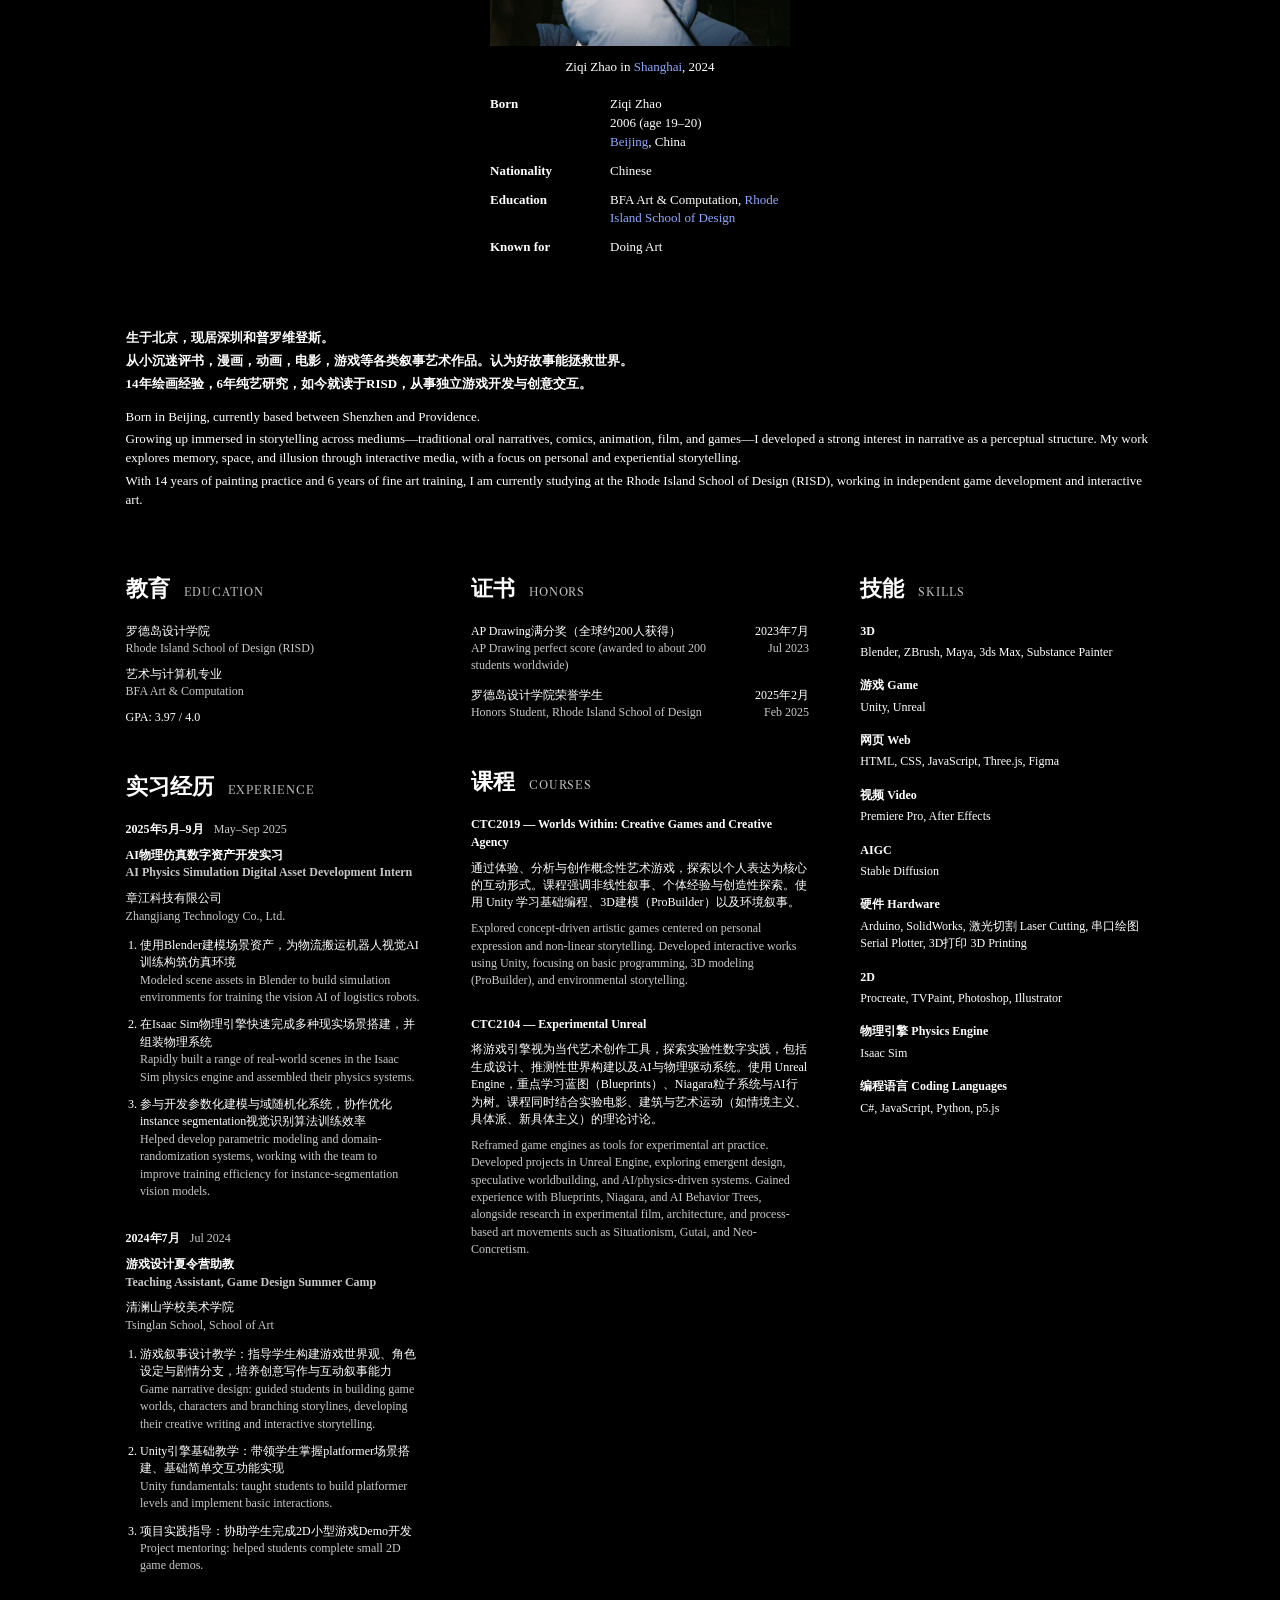
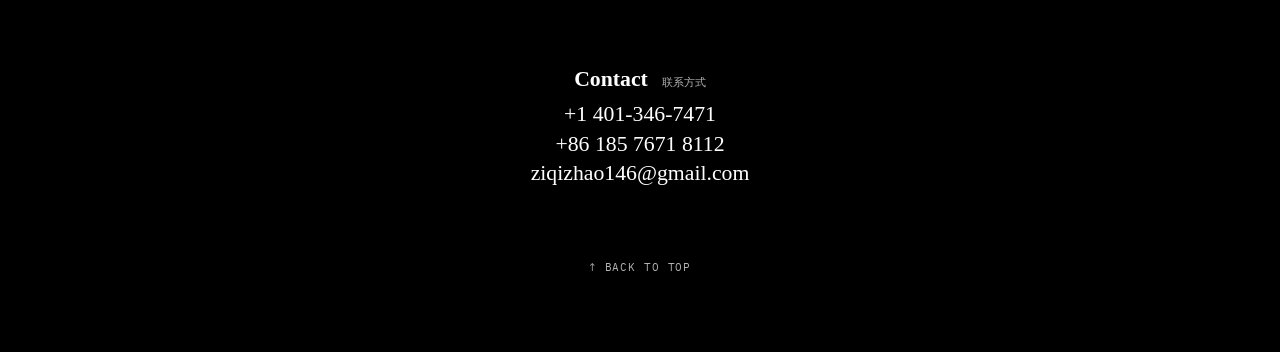
==== commit 75c8bbf7: "CV: remove childhood background photo; scale the section down - Content sits in a centred 1080px col" ====
--- a/index.html
+++ b/index.html
@@ -8,7 +8,7 @@
   <link rel="preload" href="assets/fonts/anton-latin-400-normal.woff2?v=912c3c9f26" as="font" type="font/woff2" crossorigin>
   <link rel="preload" href="assets/fonts/libre-caslon-text-latin-400-normal.woff2" as="font" type="font/woff2" crossorigin>
   <link rel="stylesheet" href="assets/css/style.css?v=76b13675a1">
-  <link rel="stylesheet" href="assets/css/about.css?v=0121c58680">
+  <link rel="stylesheet" href="assets/css/about.css?v=73ea39f7c6">
 </head>
 <body class="home" id="top">
   <video class="bg-video" id="bgVideo" autoplay muted loop playsinline preload="auto"></video>
--- a/assets/css/about.css
+++ b/assets/css/about.css
@@ -16,10 +16,11 @@
   background: #000;
   color: #fff;
   font-family: var(--serif);
-  font-size: clamp(14px, 1.05vw, 18px);
+  font-size: clamp(13px, .85vw, 15px);
   line-height: 1.45;
   padding-top: clamp(60px, 10vh, 130px);
 }
+.cv__head, .cv__lower { max-width: 1080px; margin-left: auto; margin-right: auto; }
 .cv::before {                        /* soft fade from the video into the CV */
   content: ""; position: absolute; left: 0; right: 0; bottom: 100%; height: 30vh; pointer-events: none;
   background: linear-gradient(180deg, rgba(0,0,0,0), #000);
@@ -29,16 +30,16 @@
 .cv p { max-width: none; }
 
 /* name */
-.cv__head { padding: 0 clamp(20px, 13vw, 250px); }
+.cv__head { padding: 0 var(--pad); }
 .cv__head h2 { display: flex; flex-direction: column; font-weight: 400; line-height: 1; }
-.cv__en { font-family: "Libre Caslon Text", var(--serif); font-weight: 400; text-transform: uppercase; font-size: clamp(44px, 6.4vw, 124px); letter-spacing: .005em; }
-.cv__zh { font-family: var(--song); font-weight: 900; font-size: clamp(48px, 7vw, 134px); margin-top: .12em; letter-spacing: .02em; }
+.cv__en { font-family: "Libre Caslon Text", var(--serif); font-weight: 400; text-transform: uppercase; font-size: clamp(38px, 4.4vw, 80px); letter-spacing: .005em; }
+.cv__zh { font-family: var(--song); font-weight: 900; font-size: clamp(40px, 4.8vw, 86px); margin-top: .12em; letter-spacing: .02em; }
 
 /* Wikipedia-style info box */
 .cv__box {
-  width: min(88vw, 400px);
-  margin: clamp(80px, 14vh, 190px) auto 0;
-  font-size: clamp(14px, 1.15vw, 19px);
+  width: min(88vw, 300px);
+  margin: clamp(50px, 8vh, 100px) auto 0;
+  font-size: clamp(13px, .9vw, 15px);
 }
 .cv__boxname { text-align: center; font-weight: 700; line-height: 1.35; margin-bottom: 14px; }
 .cv__box figure { margin: 0; }
@@ -49,30 +50,22 @@
 .cv__box dl { display: grid; grid-template-columns: 40% 1fr; gap: 10px 0; margin-top: 18px; }
 .cv__box dt { font-weight: 700; }
 
-/* lower half: over the dimmed childhood photo */
-.cv__lower { position: relative; isolation: isolate; margin-top: clamp(70px, 10vh, 120px); padding: 0 clamp(20px, 13vw, 250px) clamp(60px, 10vh, 120px); overflow: hidden; }
-.cv__lower::before {
-  content: ""; position: absolute; z-index: -1;
-  left: 0; right: 0; top: clamp(140px, 22vh, 260px); bottom: 0;
-  background: url("../../content/about/childhood.jpg") center 30% / cover no-repeat;
-  filter: brightness(.2) blur(2.5px);
-  -webkit-mask-image: linear-gradient(180deg, transparent 0, #000 22%, #000 78%, transparent 100%);
-          mask-image: linear-gradient(180deg, transparent 0, #000 22%, #000 78%, transparent 100%);
-}
+/* lower half: bio, three columns, contact */
+.cv__lower { margin-top: clamp(50px, 8vh, 90px); padding: 0 var(--pad) clamp(50px, 8vh, 90px); }
 
-.cv__bio { display: grid; gap: 1.2em; max-width: 1180px; font-size: clamp(14px, 1.08vw, 18px); }
+.cv__bio { display: grid; gap: 1.1em; font-size: clamp(13px, .9vw, 15px); }
 .cv__bio [lang="zh"] { font-weight: 700; }
 .cv__bio p + p { margin-top: .3em; }
 
 .cv__cols {
   display: grid; grid-template-columns: 1fr 1.15fr 1fr; gap: clamp(28px, 4vw, 70px);
-  margin-top: clamp(60px, 9vh, 110px);
-  font-size: clamp(13px, .92vw, 16px);
+  margin-top: clamp(44px, 7vh, 80px);
+  font-size: clamp(12px, .8vw, 14px);
 }
 .cv__col { display: grid; align-content: start; gap: clamp(36px, 5vh, 56px); }
 .cv h3 { display: flex; align-items: baseline; gap: 14px; margin-bottom: 18px; font-weight: 400; }
-.cv h3 [lang="zh"] { font-size: clamp(28px, 2.3vw, 44px); font-weight: 900; }
-.cv h3 small { font-family: "Libre Caslon Text", var(--serif); font-size: clamp(14px, 1.1vw, 20px); text-transform: uppercase; letter-spacing: .08em; color: rgba(255,255,255,.75); }
+.cv h3 [lang="zh"] { font-size: clamp(22px, 1.7vw, 30px); font-weight: 900; }
+.cv h3 small { font-family: "Libre Caslon Text", var(--serif); font-size: clamp(11px, .8vw, 14px); text-transform: uppercase; letter-spacing: .08em; color: rgba(255,255,255,.75); }
 .cv section p + p { margin-top: .7em; }
 .cv .en { color: rgba(255,255,255,.78); }
 
@@ -93,7 +86,7 @@
 .cv__skills dt { font-weight: 700; margin-top: 12px; }
 .cv__skills dt:first-child { margin-top: 0; }
 
-.cv__contact { text-align: center; margin-top: clamp(80px, 13vh, 160px); font-size: clamp(22px, 2.6vw, 46px); line-height: 1.3; }
+.cv__contact { text-align: center; margin-top: clamp(60px, 10vh, 120px); font-size: clamp(18px, 1.7vw, 30px); line-height: 1.35; }
 .cv__contact h3 { justify-content: center; font-weight: 700; font-size: 1em; margin-bottom: 6px; }
 .cv__contact h3 [lang="zh"] { font-size: .5em; font-weight: 400; opacity: .7; }
 .cv__contact a:hover { text-decoration: underline; text-underline-offset: 4px; }
@@ -102,5 +95,4 @@
 
 @media (max-width: 900px) {
   .cv__cols { grid-template-columns: 1fr; }
-  .cv__head, .cv__lower { padding-left: var(--pad); padding-right: var(--pad); }
 }
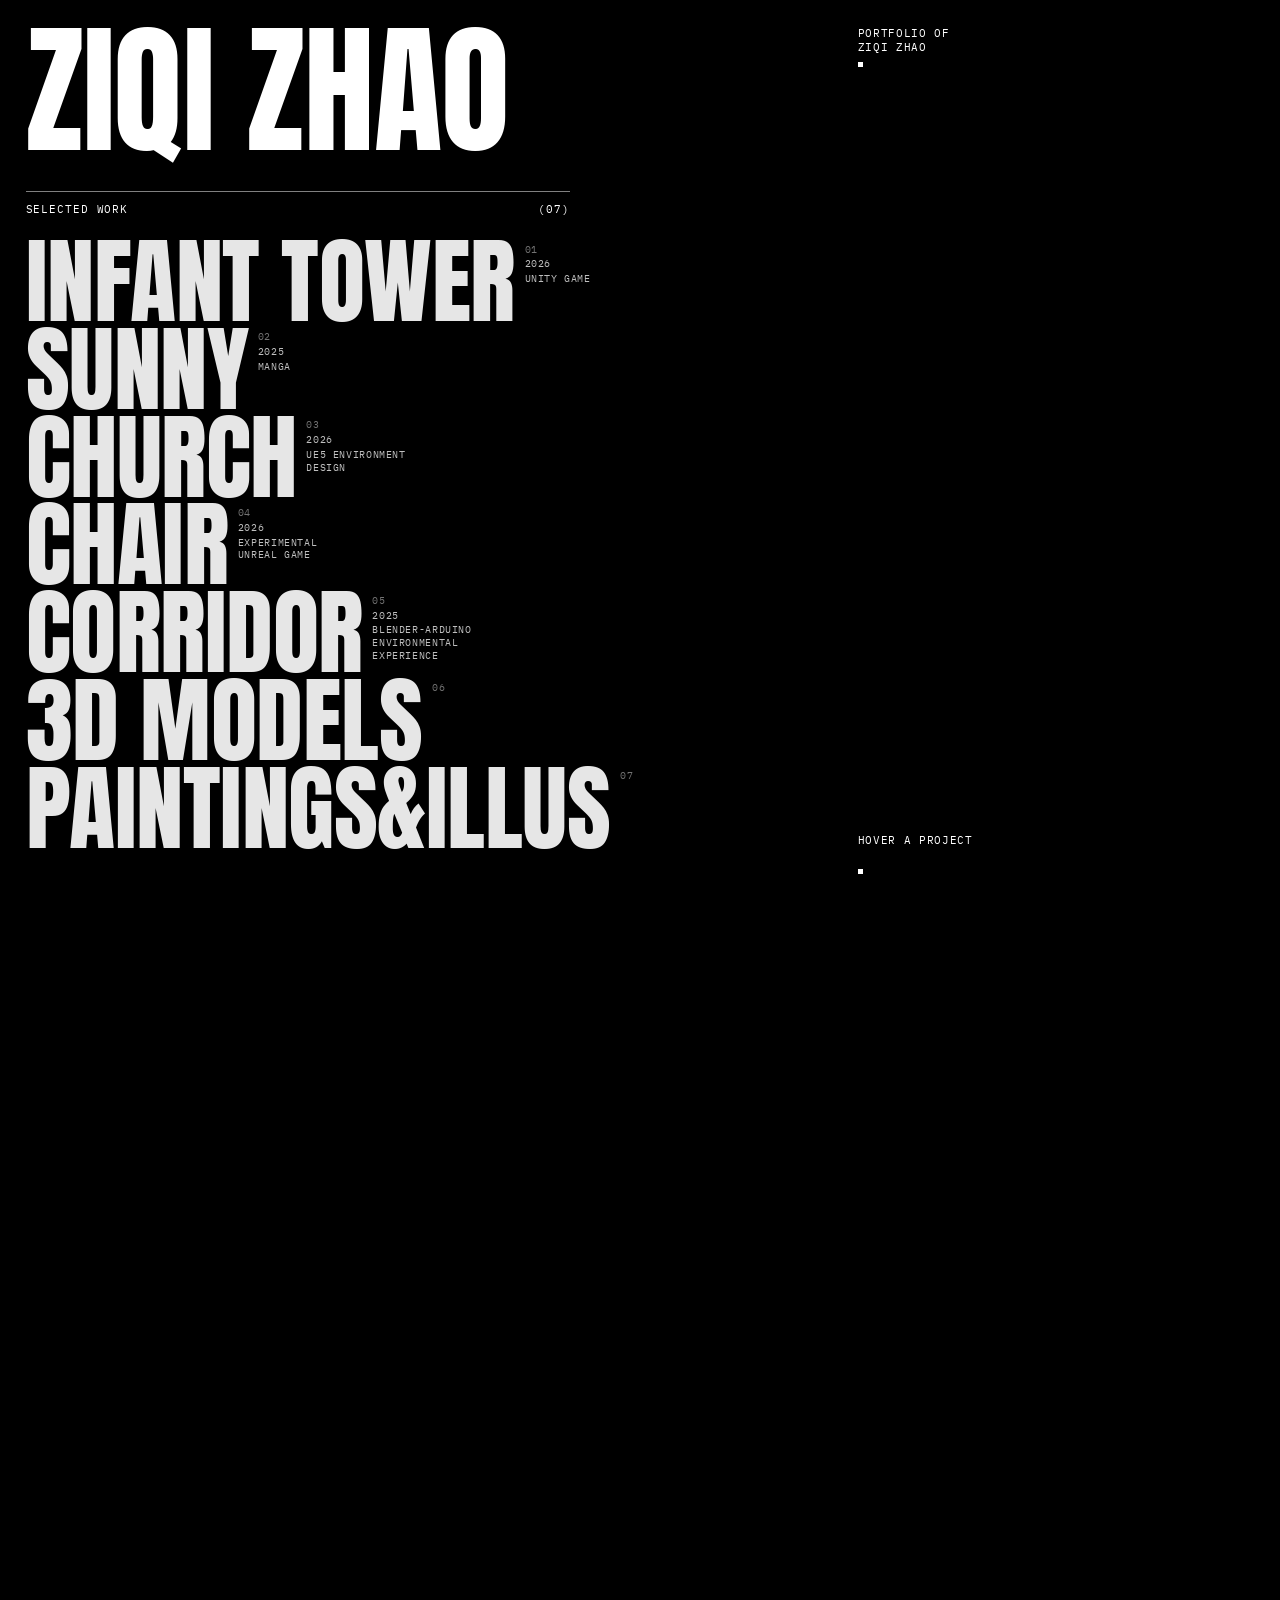
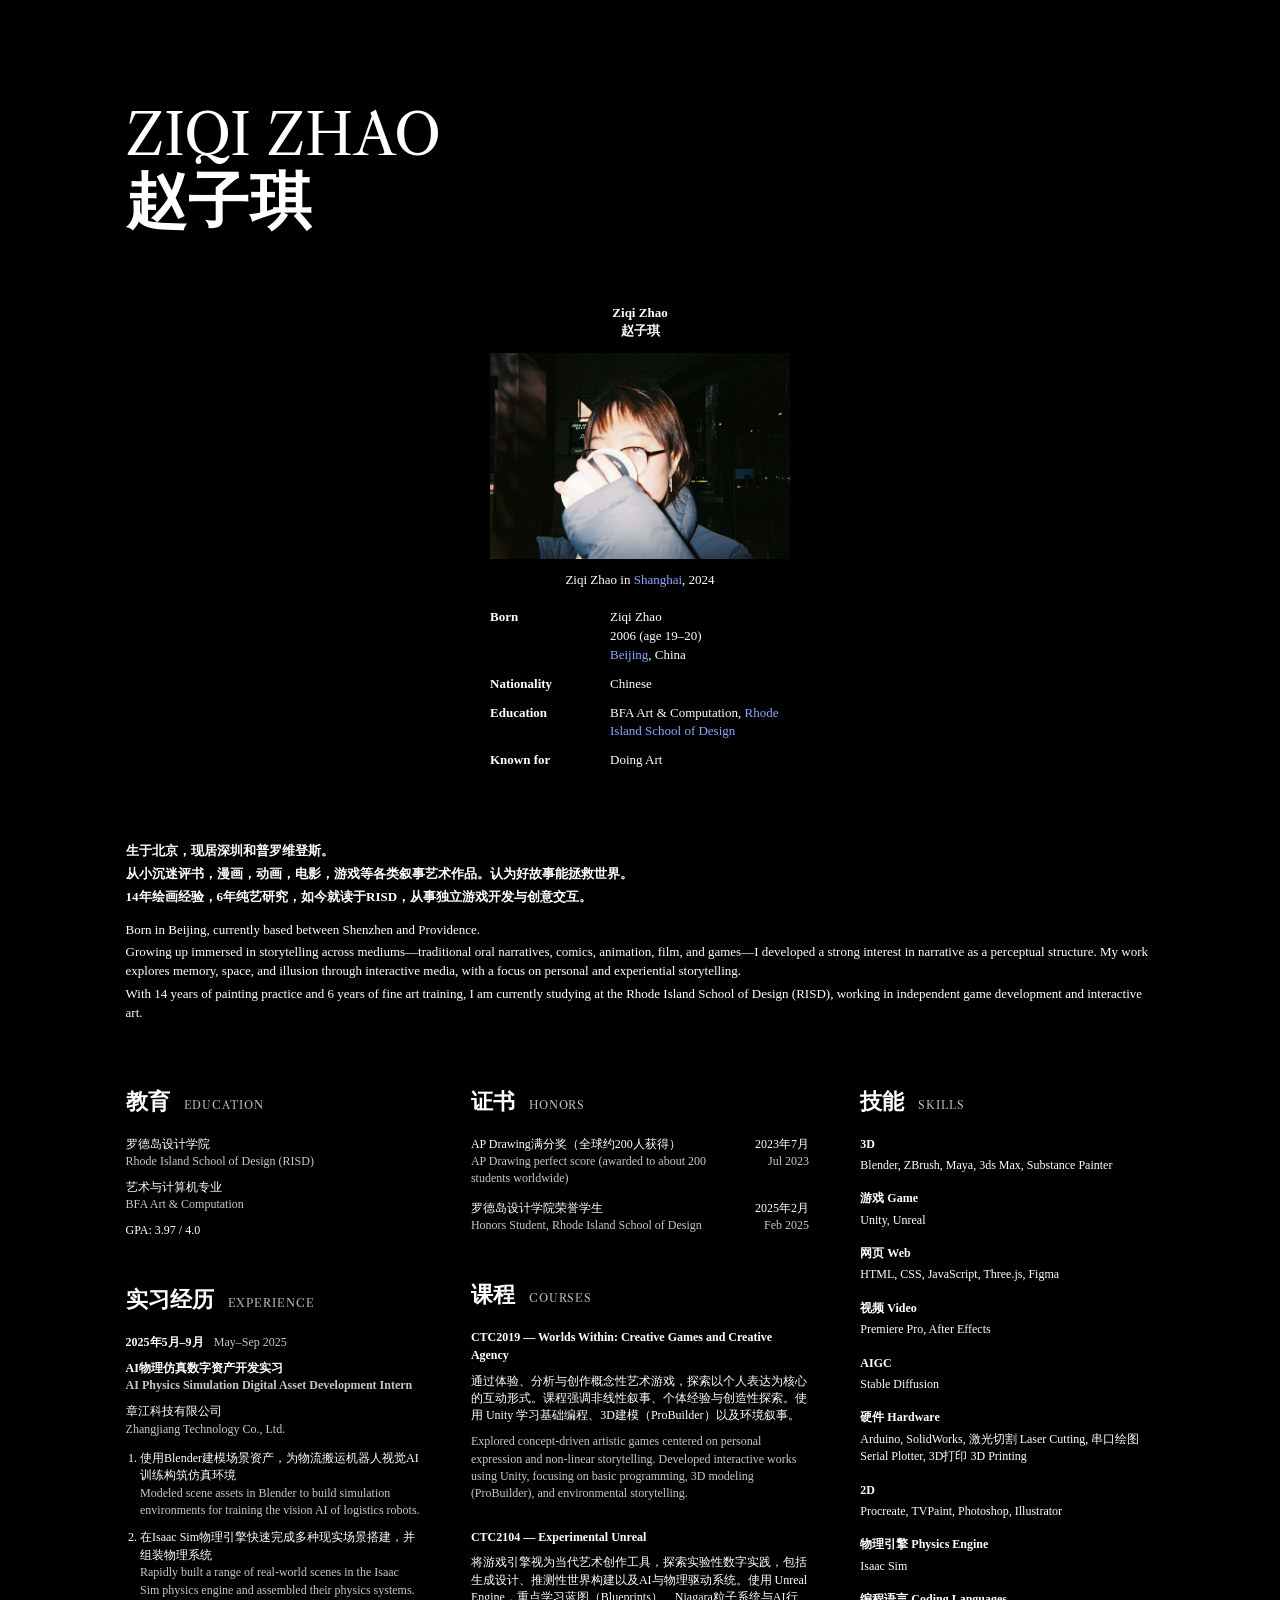
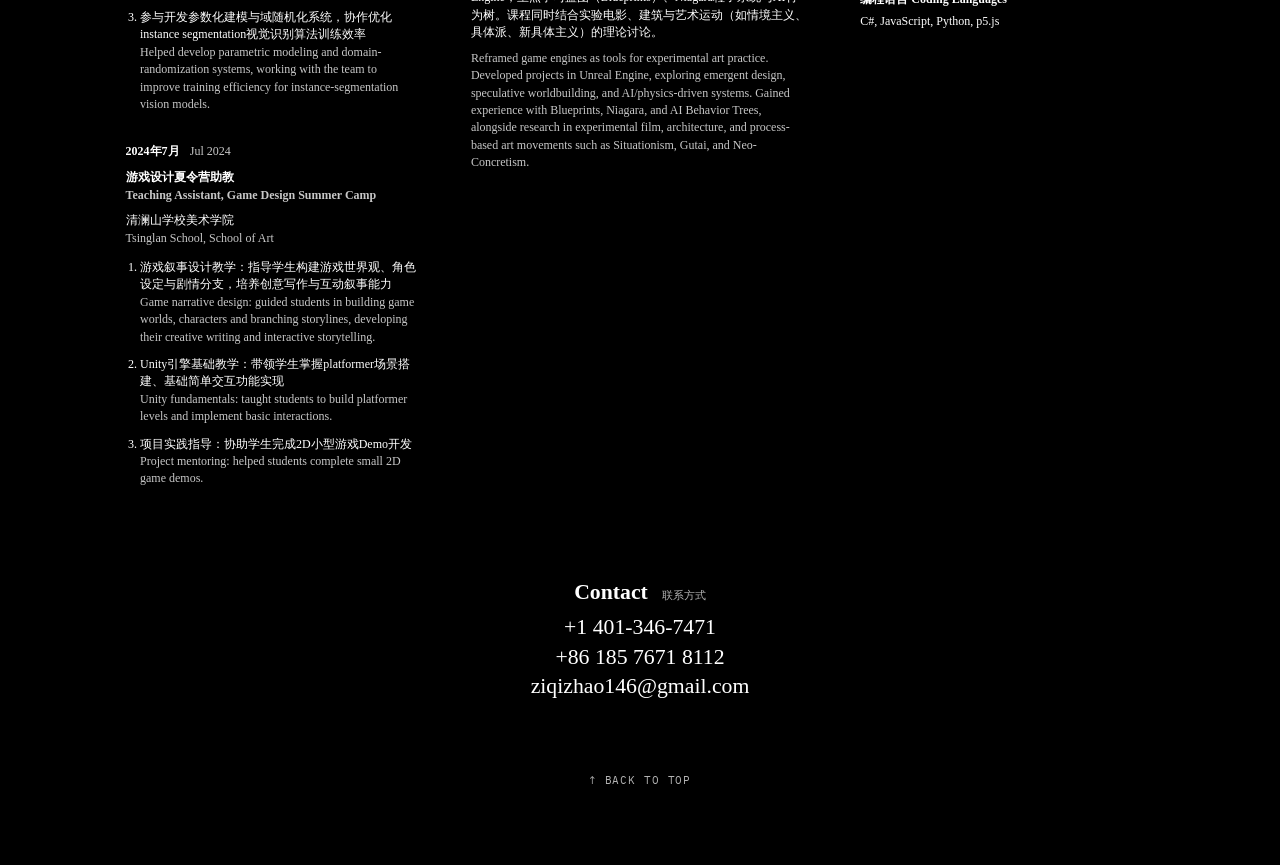
==== commit 356eb64c: "Home: remove scroll lean/spring; more space before the CV - Project titles no longer move while scro" ====
--- a/index.html
+++ b/index.html
@@ -7,7 +7,7 @@
   <meta name="description" content="Portfolio of Ziqi Zhao — games, environmental experiences, manga, 3D and painting.">
   <link rel="preload" href="assets/fonts/anton-latin-400-normal.woff2?v=912c3c9f26" as="font" type="font/woff2" crossorigin>
   <link rel="preload" href="assets/fonts/libre-caslon-text-latin-400-normal.woff2" as="font" type="font/woff2" crossorigin>
-  <link rel="stylesheet" href="assets/css/style.css?v=76b13675a1">
+  <link rel="stylesheet" href="assets/css/style.css?v=9d359896c9">
   <link rel="stylesheet" href="assets/css/about.css?v=73ea39f7c6">
 </head>
 <body class="home" id="top">
@@ -145,6 +145,6 @@
     <p class="readout__label readout__now" id="readout">Hover a project<br>&nbsp;</p>
   </aside>
   <script src="content/data.js?v=e04e2d3a2c"></script>
-  <script src="assets/js/home.js?v=8482b05790"></script>
+  <script src="assets/js/home.js?v=8d299c8f18"></script>
 </body>
 </html>
--- a/assets/css/style.css
+++ b/assets/css/style.css
@@ -51,7 +51,7 @@
 .stack {
   position: relative;
   width: min(100%, 64vw);
-  padding: var(--pad) var(--pad) 28vh;
+  padding: var(--pad) var(--pad) 85vh;
   z-index: 2;
 }
 
@@ -83,7 +83,6 @@
 }
 
 .stack__list { list-style: none; }
-.stack__list > li, .stack__name, .stack__divider { transform-origin: left center; will-change: transform; }
 
 .work {
   display: inline-flex;
@@ -171,7 +170,7 @@
 
 /* ---------- small screens ---------- */
 @media (max-width: 760px) {
-  .stack { width: 100%; padding-bottom: 40vh; }
+  .stack { width: 100%; padding-bottom: 75vh; }
   .work__meta { font-size: 9px; }
   .readout { display: none; }
   .bg-shade { background: rgba(0,0,0,.35); }
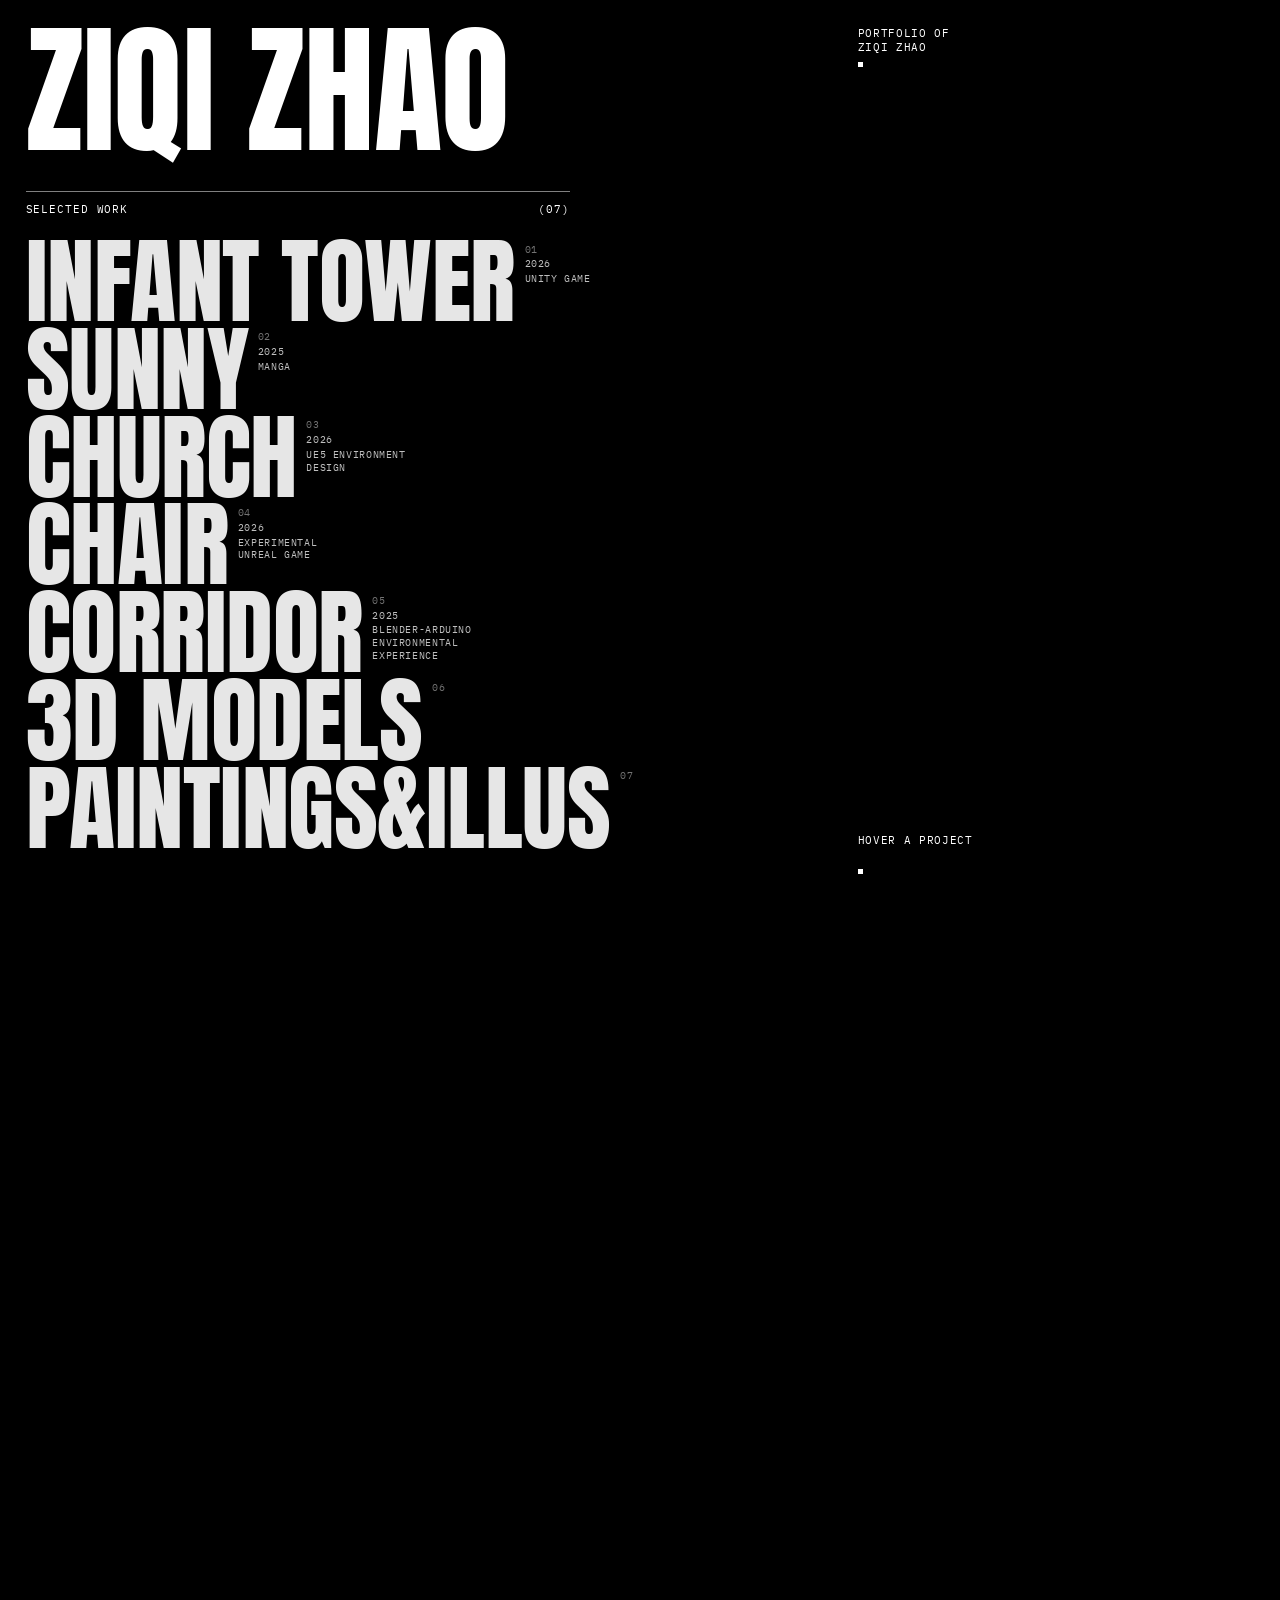
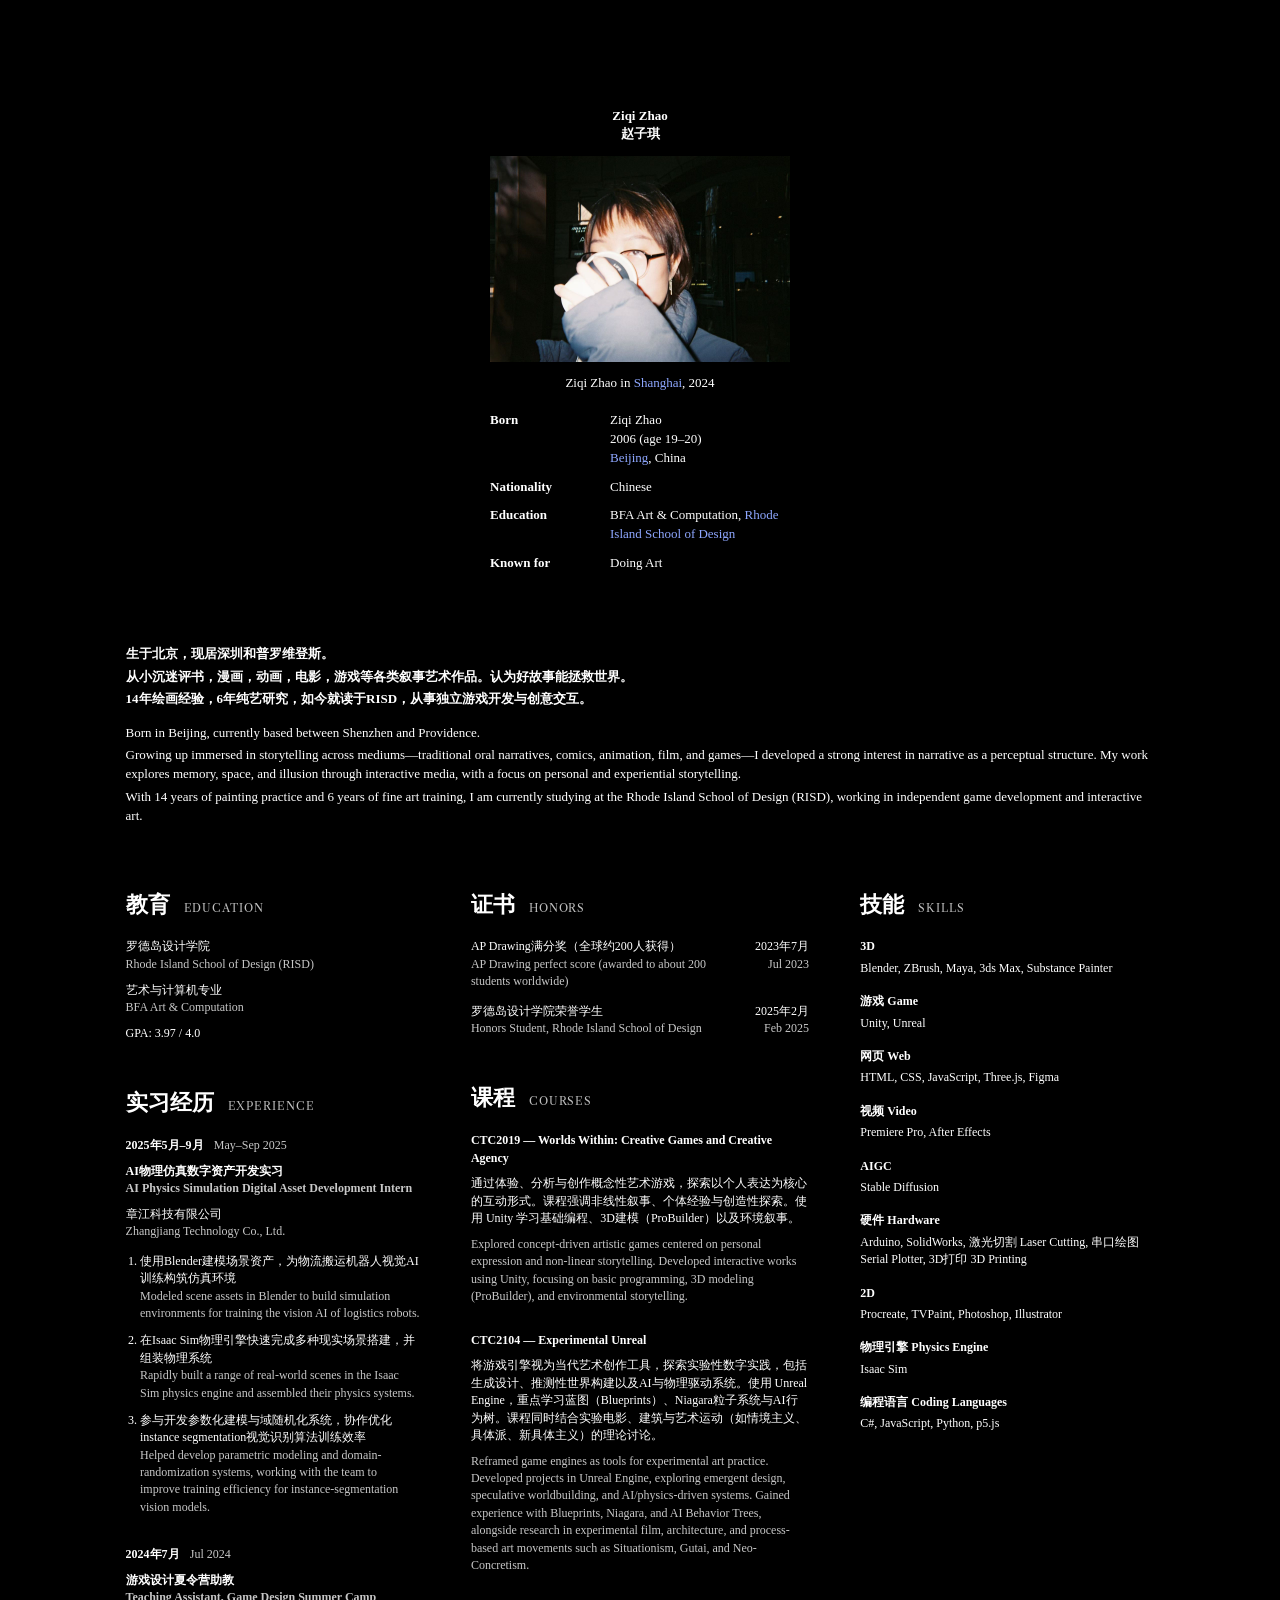
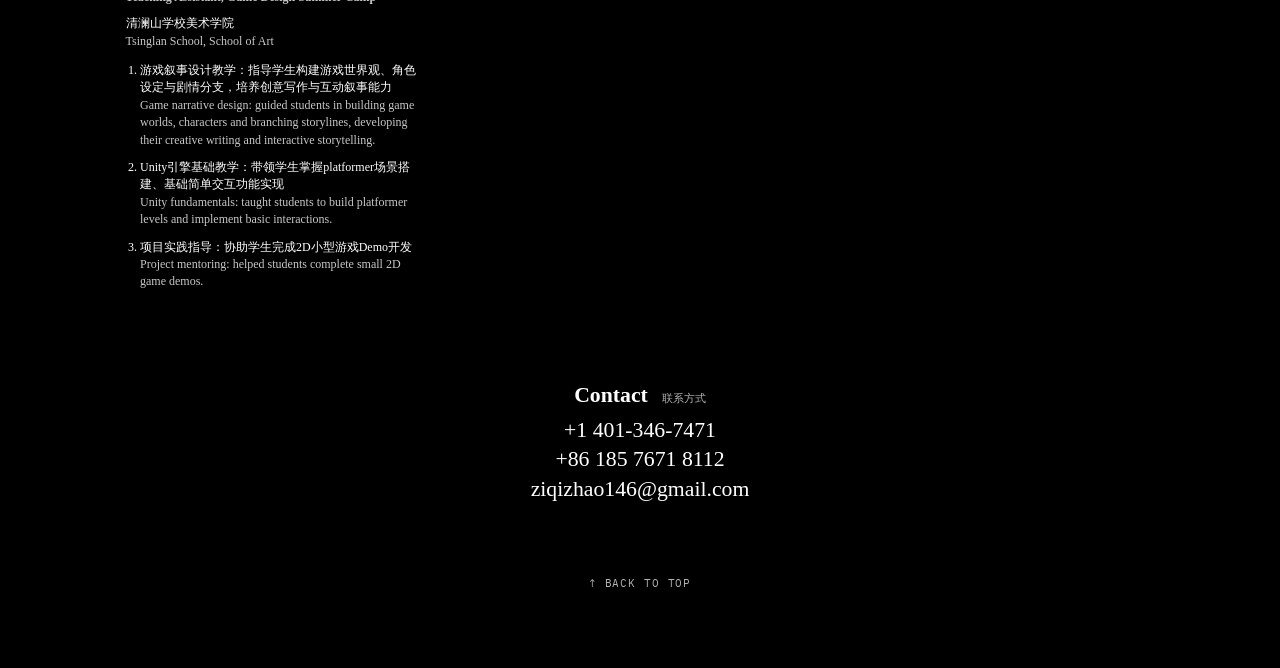
==== commit ba3cf37d: "CV: remove the large ZIQI ZHAO / 赵子琪 heading; profile box opens the section Co-Authored-By: Claude O" ====
--- a/index.html
+++ b/index.html
@@ -8,7 +8,7 @@
   <link rel="preload" href="assets/fonts/anton-latin-400-normal.woff2?v=912c3c9f26" as="font" type="font/woff2" crossorigin>
   <link rel="preload" href="assets/fonts/libre-caslon-text-latin-400-normal.woff2" as="font" type="font/woff2" crossorigin>
   <link rel="stylesheet" href="assets/css/style.css?v=9d359896c9">
-  <link rel="stylesheet" href="assets/css/about.css?v=73ea39f7c6">
+  <link rel="stylesheet" href="assets/css/about.css?v=159764743d">
 </head>
 <body class="home" id="top">
   <video class="bg-video" id="bgVideo" autoplay muted loop playsinline preload="auto"></video>
@@ -20,10 +20,7 @@
   </nav>
 
   <!-- ============ About / CV (scroll down from the project list) ============ -->
-  <section class="cv" id="about" aria-labelledby="cvName">
-    <header class="cv__head">
-      <h2 id="cvName"><span class="cv__en">Ziqi Zhao</span><span class="cv__zh" lang="zh">赵子琪</span></h2>
-    </header>
+  <section class="cv" id="about" aria-label="About Ziqi Zhao">
 
     <aside class="cv__box" aria-label="Profile">
       <p class="cv__boxname">Ziqi Zhao<br><span lang="zh">赵子琪</span></p>
--- a/assets/css/about.css
+++ b/assets/css/about.css
@@ -20,7 +20,7 @@
   line-height: 1.45;
   padding-top: clamp(60px, 10vh, 130px);
 }
-.cv__head, .cv__lower { max-width: 1080px; margin-left: auto; margin-right: auto; }
+.cv__lower { max-width: 1080px; margin-left: auto; margin-right: auto; }
 .cv::before {                        /* soft fade from the video into the CV */
   content: ""; position: absolute; left: 0; right: 0; bottom: 100%; height: 30vh; pointer-events: none;
   background: linear-gradient(180deg, rgba(0,0,0,0), #000);
@@ -29,16 +29,10 @@
 .cv a { color: inherit; }
 .cv p { max-width: none; }
 
-/* name */
-.cv__head { padding: 0 var(--pad); }
-.cv__head h2 { display: flex; flex-direction: column; font-weight: 400; line-height: 1; }
-.cv__en { font-family: "Libre Caslon Text", var(--serif); font-weight: 400; text-transform: uppercase; font-size: clamp(38px, 4.4vw, 80px); letter-spacing: .005em; }
-.cv__zh { font-family: var(--song); font-weight: 900; font-size: clamp(40px, 4.8vw, 86px); margin-top: .12em; letter-spacing: .02em; }
-
 /* Wikipedia-style info box */
 .cv__box {
   width: min(88vw, 300px);
-  margin: clamp(50px, 8vh, 100px) auto 0;
+  margin: 0 auto;
   font-size: clamp(13px, .9vw, 15px);
 }
 .cv__boxname { text-align: center; font-weight: 700; line-height: 1.35; margin-bottom: 14px; }
